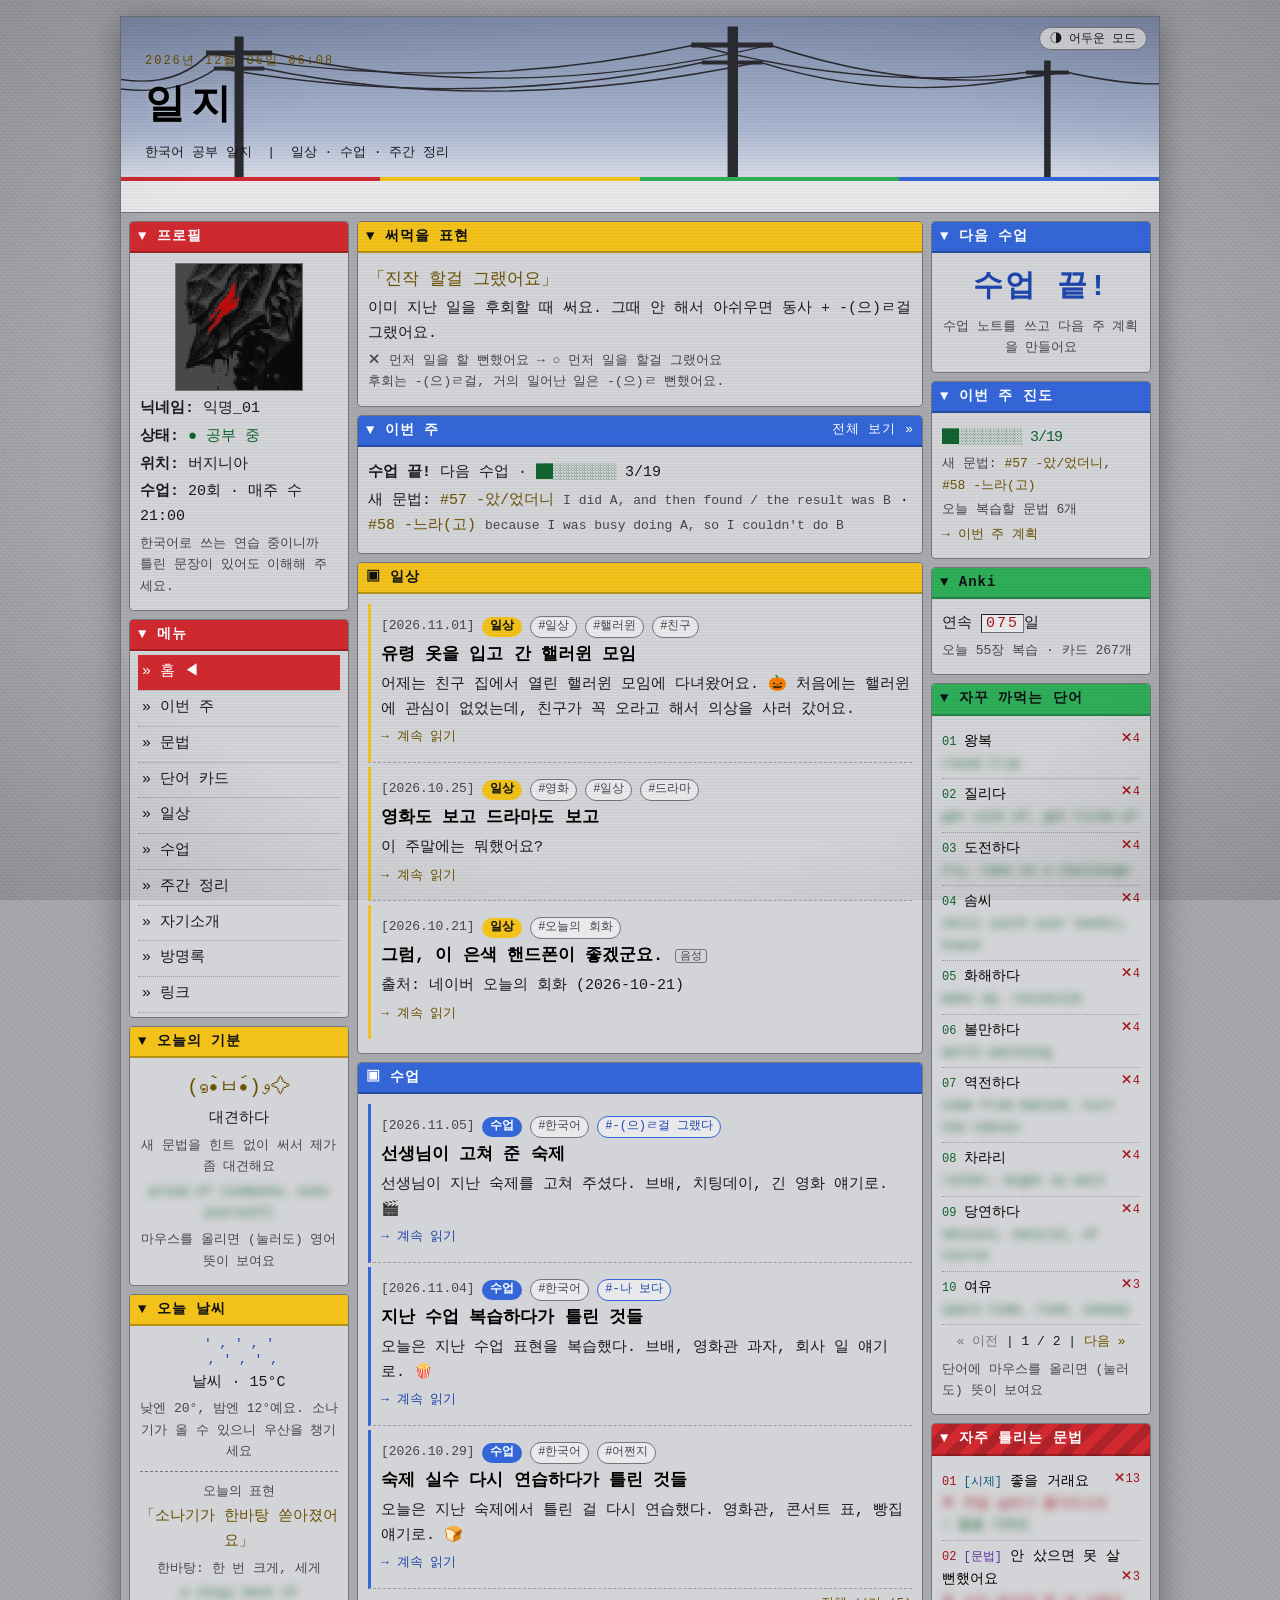
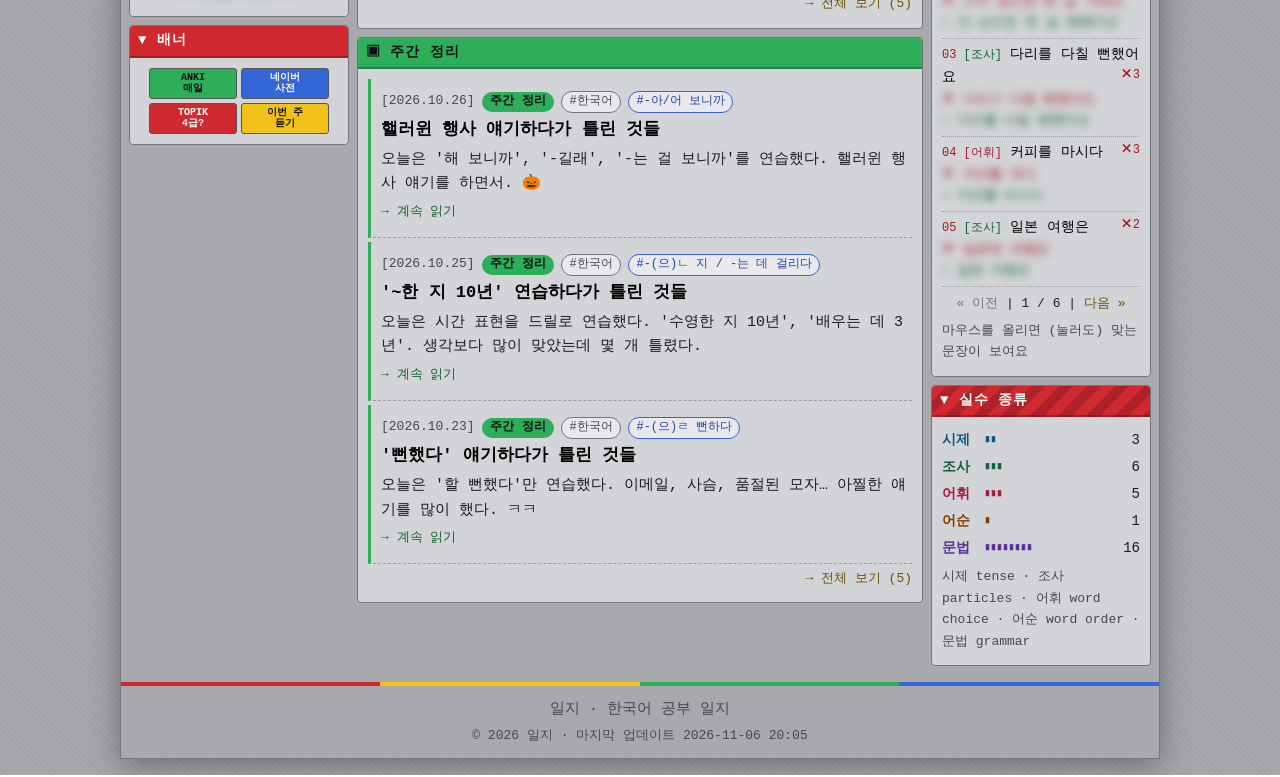
==== website/index.html @ a6bc834d "Updated website color scheme" ====
<!DOCTYPE html>
<html lang="ko">
<head>
  <meta charset="UTF-8">
  <meta name="viewport" content="width=device-width, initial-scale=1.0">
  <title>일지 :: 한국어 공부 일지</title>
  <link rel="stylesheet" href="style.css">
  <script>
    // 회색 모드: 저장된 선택 → 없으면 시스템 설정 (밝게 = 회색)
    try {
      var t = localStorage.getItem("theme");
      if (!t && window.matchMedia && matchMedia("(prefers-color-scheme: light)").matches) t = "grey";
      if (t === "grey") document.documentElement.setAttribute("data-theme", "grey");
    } catch (e) {}
  </script>
</head>
<body>

  <!-- CRT 느낌 (아주 옅게) -->
  <div class="scanlines"></div>
  <div class="vignette"></div>

  <div id="wrap">

    <!-- 헤더 -->
    <header id="header">
      <svg class="wires" viewBox="0 0 800 160" preserveAspectRatio="none" aria-hidden="true">
        <defs>
          <linearGradient id="sky" x1="0" y1="0" x2="0" y2="1">
            <stop offset="0%" class="sky1"/>
            <stop offset="70%" class="sky2"/>
            <stop offset="100%" class="sky3"/>
          </linearGradient>
        </defs>
        <rect width="800" height="160" fill="url(#sky)"/>
        <!-- 전봇대 -->
        <g class="wire-ink">
          <rect x="88" y="20" width="6" height="140"/>
          <rect x="66" y="34" width="50" height="4"/>
          <rect x="72" y="50" width="38" height="3"/>
          <rect x="468" y="10" width="7" height="150"/>
          <rect x="440" y="26" width="62" height="4"/>
          <rect x="448" y="44" width="46" height="3"/>
          <rect x="712" y="44" width="4" height="116"/>
          <rect x="698" y="54" width="32" height="3"/>
        </g>
        <!-- 전선 -->
        <g class="wire-ink" stroke-width="1.4" style="fill:none">
          <path d="M-10 60 Q 40 75 68 36"/>
          <path d="M-10 70 Q 40 82 74 51"/>
          <path d="M68 36 Q 260 80 442 28"/>
          <path d="M114 36 Q 300 90 500 28"/>
          <path d="M74 51 Q 270 95 450 45"/>
          <path d="M108 51 Q 290 100 492 45"/>
          <path d="M442 28 Q 580 75 700 55"/>
          <path d="M500 28 Q 620 80 728 55"/>
          <path d="M492 45 Q 600 90 714 56"/>
          <path d="M728 55 Q 780 70 810 66"/>
        </g>
      </svg>

      <div class="header-text">
        <p class="present"><span id="clock">----년 --월 --일 --:--</span></p>
        <h1 class="glitch" data-text="일지">일지</h1>
        <p class="sub">한국어 공부 일지 &nbsp;|&nbsp; 일상 · 수업 · 주간 정리</p>
      </div>
      <button class="theme-toggle" id="theme-toggle" type="button">◐ 회색 모드</button>
    </header>
    <div class="stripe4"></div>

    <!-- 흐르는 글자: 오늘 고정한 단어 (마우스를 올리면 멈춘다) -->
    <div class="ticker" id="ticker"><div class="ticker-inner" id="ticker-inner"></div></div>

    <div id="layout">

      <!-- 왼쪽 -->
      <aside class="col side left">
        <div class="box profile-box ac-red">
          <div class="box-title">▼ 프로필</div>
          <div class="box-body profile">
            <img class="pfp" src="media/pfp/pfp-pixel.png" alt="프로필 사진" width="128" height="128">
            <p><b>닉네임:</b> 익명_01</p>
            <p><b>상태:</b> <span class="online">● 공부 중</span></p>
            <p><b>위치:</b> 버지니아</p>
            <p><b>수업:</b> <span id="lesson-count">-</span>회 · 매주 수 21:00</p>
            <p class="small">한국어로 쓰는 연습 중이니까 틀린 문장이 있어도 이해해 주세요.</p>
          </div>
        </div>

        <div class="box menu-box ac-red">
          <div class="box-title">▼ 메뉴</div>
          <ul class="box-body menu" id="menu">
            <li><a href="#/">» 홈</a></li>
            <li><a href="#/week">» 이번 주</a></li>
            <li><a href="#/grammar">» 문법</a></li>
            <li><a href="#/cards">» 단어 카드</a></li>
            <li><a href="#/category/daily">» 일상</a></li>
            <li><a href="#/category/lesson">» 수업</a></li>
            <li><a href="#/category/weekly">» 주간 정리</a></li>
            <li><a href="#/about">» 자기소개</a></li>
            <li><a href="#/guestbook">» 방명록</a></li>
            <li><a href="#/links">» 링크</a></li>
          </ul>
        </div>

        <div class="box ac-yellow">
          <div class="box-title">▼ 오늘의 기분</div>
          <div class="box-body mood">
            <p class="face" id="mood-face"></p>
            <div class="hint">
              <p id="mood-word"></p>
              <p class="small" id="mood-sentence"></p>
              <p class="meaning" id="mood-meaning"></p>
            </div>
            <p class="small hover-tip">마우스를 올리면 (눌러도) 영어 뜻이 보여요</p>
          </div>
        </div>

        <div class="box ac-yellow">
          <div class="box-title">▼ 오늘 날씨</div>
          <div class="box-body tonight">
            <pre class="rain" id="weather-art"></pre>
            <p id="weather-label"></p>
            <p class="small" id="weather-tip"></p>
            <div class="weather-phrase hint">
              <p class="small">오늘의 표현</p>
              <p class="phrase" id="weather-phrase"></p>
              <p class="small" id="weather-note"></p>
              <p class="meaning" id="weather-meaning"></p>
            </div>
          </div>
        </div>

        <div class="box ac-red">
          <div class="box-title">▼ 배너</div>
          <div class="box-body buttons">
            <a class="btn88 b1" href="https://apps.ankiweb.net" target="_blank" rel="noopener">ANKI<br>매일</a>
            <a class="btn88 b2" href="https://korean.dict.naver.com" target="_blank" rel="noopener">네이버<br>사전</a>
            <a class="btn88 b3" href="https://www.topik.go.kr" target="_blank" rel="noopener">TOPIK<br>4급?</a>
            <a class="btn88 b4" id="banner-clip" href="#/week">이번 주<br>듣기</a>
          </div>
        </div>
      </aside>

      <!-- 가운데 본문 -->
      <main class="col main" id="content">
        <p class="loading">불러오는 중...</p>
      </main>

      <!-- 오른쪽 -->
      <aside class="col side right">
        <div class="box ac-blue">
          <div class="box-title">▼ 다음 수업</div>
          <div class="box-body countdown">
            <p class="dday" id="dday">D-?</p>
            <p class="small" id="dday-when"></p>
          </div>
        </div>

        <div class="box ac-blue">
          <div class="box-title">▼ 이번 주 진도</div>
          <div class="box-body">
            <p class="bar" id="week-bar"></p>
            <p class="small" id="week-new"></p>
            <p class="small" id="week-due"></p>
            <p class="small"><a href="#/week">→ 이번 주 계획</a></p>
          </div>
        </div>

        <div class="box ac-green">
          <div class="box-title">▼ Anki</div>
          <div class="box-body">
            <p>연속 <span class="digits" id="anki-streak">000</span>일</p>
            <p class="small" id="anki-today"></p>
          </div>
        </div>

        <div class="box ac-green">
          <div class="box-title">▼ 자꾸 까먹는 단어</div>
          <div class="box-body">
            <ol id="forgot-list" class="rank-list"></ol>
            <p id="forgot-nav" class="month-nav"></p>
            <p class="small hover-tip">단어에 마우스를 올리면 (눌러도) 뜻이 보여요</p>
          </div>
        </div>

        <div class="box ac-mistake">
          <div class="box-title">▼ 자주 틀리는 문법</div>
          <div class="box-body">
            <ol id="grammar-list" class="rank-list"></ol>
            <p id="grammar-nav" class="month-nav"></p>
            <p class="small hover-tip">마우스를 올리면 (눌러도) 맞는 문장이 보여요</p>
          </div>
        </div>

        <div class="box ac-mistake">
          <div class="box-title">▼ 실수 종류</div>
          <div class="box-body">
            <ul class="type-list" id="type-list"></ul>
            <p class="small" id="type-note"></p>
          </div>
        </div>
      </aside>
    </div>

    <div class="stripe4"></div>
    <footer id="footer">
      <p>일지 · 한국어 공부 일지</p>
      <p class="small">© 2026 일지 · 마지막 업데이트 <span id="generated"></span></p>
    </footer>
  </div>

  <!-- ===== 고정 페이지 (HTML로 직접 수정) ===== -->
  <template id="page-about">
    <div class="box ac-red">
      <div class="box-title">▣ 자기소개</div>
      <div class="box-body page">
        <p>안녕하세요! 저는 프로그래머이고 한국어를 공부하고 있어요.</p>
        <p>매주 수요일 밤에 선생님하고 수업을 하고, 매일 Anki로 단어를 외워요. 이 블로그에는 공부한 것과 매일의 생활을 한국어로 써요.</p>
        <h4>좋아하는 것</h4>
        <ul>
          <li>오래된 컴퓨터와 CRT 모니터</li>
          <li>비 오는 밤</li>
          <li>드라마 정주행하기</li>
        </ul>
      </div>
    </div>
  </template>

  <template id="page-links">
    <div class="box ac-red">
      <div class="box-title">▣ 링크</div>
      <div class="box-body page">
        <p>제가 자주 가는 사이트들이에요.</p>
        <ul>
          <li><a href="https://korean.dict.naver.com" target="_blank" rel="noopener">네이버 국어사전</a></li>
          <li><a href="https://www.howtostudykorean.com" target="_blank" rel="noopener">How to Study Korean</a></li>
          <li><a href="https://apps.ankiweb.net" target="_blank" rel="noopener">Anki</a></li>
          <li><a href="https://www.topik.go.kr" target="_blank" rel="noopener">TOPIK</a></li>
          <li><a href="https://neocities.org" target="_blank" rel="noopener">네오시티즈</a> — 개인 홈페이지 모음</li>
        </ul>
      </div>
    </div>
  </template>

  <script src="data/study.js"></script>
  <script src="data/today.js"></script>
  <script src="script.js"></script>
  <script src="posts/list.js"></script>
  <script src="blog.js"></script>
</body>
</html>
---- website/style.css ----
/* ===== 색 (N64 콘솔 테마) =====
   기본 = 차콜 (어두운 콘솔), [data-theme="grey"] = 회색 모드 (밝은 회색 플라스틱).
   버튼 색: A 파랑 = 수업·계획 · B 초록 = Anki·단어 · C 노랑 = 오늘·일상 · Start 빨강 = 나·실수
   Funtastic 색은 실수 종류에만 써요. */
:root {
  --bg: #1e1f22;
  --bg-stripe: #222327;
  --panel: #2a2b30;
  --deep: #141518;          /* 안쪽이 들어간 곳: 카운터, 카드, 입력칸 */
  --line: #4a4c53;
  --line-soft: #3c3e44;     /* 점선 */
  --text: #ecebe6;
  --dim: #a9aab0;
  --strong: #ffffff;
  --row: rgba(52, 102, 216, 0.18);   /* 오늘 / 선택된 줄 */

  /* 컨트롤러 버튼 (채우기) */
  --red: #d02a30;
  --blue: #3466d8;
  --green: #2fae5a;
  --yellow: #f2c21b;
  --plastic: #5b5d64;       /* 기본 회색 버튼 */
  /* 글자로 쓸 때 (배경 위에서 잘 보이게) */
  --red-text: #ff7a7e;
  --blue-text: #8fb0ff;
  --green-text: #5fd98a;
  --yellow-text: #f2c21b;

  /* Funtastic (실수 종류) */
  --ice: #6cc6ee;
  --jungle: #3fbf86;
  --melon: #f2678a;
  --fire: #ff9440;
  --grape: #b48cf0;

  --scan: 0.05;
  --font-ko: "Nanum Gothic Coding", "D2Coding", "Malgun Gothic", "Gulim", "Noto Sans KR", monospace;
  color-scheme: dark;
}

:root[data-theme="grey"] {
  --bg: #a8a9ad;
  --bg-stripe: #a2a3a7;
  --panel: #d3d4d7;
  --deep: #e9e9eb;
  --line: #74767c;
  --line-soft: #9a9ca1;
  --text: #1a1b1e;
  --dim: #45474d;
  --strong: #000000;
  --row: rgba(52, 102, 216, 0.16);

  --plastic: #6b6d74;
  --red-text: #a3161c;
  --blue-text: #1c45ad;
  --green-text: #11632f;
  --yellow-text: #6b5000;

  --ice: #08597e;
  --jungle: #0e5f3b;
  --melon: #a8193f;
  --fire: #8a3b00;
  --grape: #5b2ea0;

  --scan: 0.035;
  color-scheme: light;
}

/* 버튼 색 묶음: 패널 · 카테고리 · 글 */
.box, .post { --accent: var(--plastic); --on-accent: #fff; --accent-text: var(--text); }
.ac-red     { --accent: var(--red);    --on-accent: #fff;    --accent-text: var(--red-text); }
.ac-blue    { --accent: var(--blue);   --on-accent: #fff;    --accent-text: var(--blue-text); }
.ac-green   { --accent: var(--green);  --on-accent: #101114; --accent-text: var(--green-text); }
.ac-yellow  { --accent: var(--yellow); --on-accent: #101114; --accent-text: var(--yellow-text); }
.ac-mistake { --accent: var(--red);    --on-accent: #fff;    --accent-text: var(--red-text); }

* { box-sizing: border-box; }

body {
  margin: 0;
  background: repeating-linear-gradient(45deg, var(--bg-stripe) 0 2px, var(--bg) 2px 4px);
  color: var(--text);
  font-family: var(--font-ko);
  font-size: 15px;
  line-height: 1.65;
}

a { color: var(--yellow-text); text-decoration: none; }
a:hover, a:focus-visible { color: #101114; background: var(--yellow); }
a:focus-visible, button:focus-visible { outline: 1px dashed var(--blue-text); outline-offset: 2px; }

.small { font-size: 13px; color: var(--dim); }

/* ===== CRT 느낌 (아주 옅게, 깜빡임 없음) ===== */
.scanlines {
  pointer-events: none;
  position: fixed; inset: 0;
  background: repeating-linear-gradient(to bottom, rgba(0,0,0,0) 0 2px, rgba(0,0,0,var(--scan)) 2px 3px);
  z-index: 50;
}
.vignette {
  pointer-events: none;
  position: fixed; inset: 0;
  background: radial-gradient(ellipse at center, rgba(0,0,0,0) 65%, rgba(0,0,0,0.3) 100%);
  z-index: 51;
}
:root[data-theme="grey"] .vignette { opacity: 0.4; }

/* ===== 레이아웃 ===== */
#wrap {
  width: 1040px;
  max-width: 100%;
  margin: 16px auto;
  border: 1px solid var(--line);
  background: var(--bg);
  box-shadow: 0 6px 30px rgba(0, 0, 0, 0.35);
}

#layout {
  display: grid;
  grid-template-columns: 220px minmax(0, 1fr) 220px;
  gap: 8px;
  padding: 8px;
}

/* 네 가지 버튼 색 줄 (헤더 · 푸터) */
.stripe4 {
  height: 4px;
  background: linear-gradient(to right,
    var(--red) 0 25%, var(--yellow) 25% 50%, var(--green) 50% 75%, var(--blue) 75% 100%);
}

/* ===== 헤더 ===== */
#header {
  position: relative;
  height: 160px;
  overflow: hidden;
  cursor: crosshair;
}
.wires { position: absolute; inset: 0; width: 100%; height: 100%; }
.sky1 { stop-color: #121318; }
.sky2 { stop-color: #1d2a52; }
.sky3 { stop-color: #2c4590; }
.wire-ink { fill: #000; stroke: #000; }
:root[data-theme="grey"] .sky1 { stop-color: #7d8aa8; }
:root[data-theme="grey"] .sky2 { stop-color: #aab6d0; }
:root[data-theme="grey"] .sky3 { stop-color: #d6dbe6; }
:root[data-theme="grey"] .wire-ink { fill: #2a2b30; stroke: #2a2b30; }

.header-text { position: absolute; left: 24px; bottom: 14px; }
.present { margin: 0; font-size: 12px; letter-spacing: 2px; color: var(--yellow-text); }
.sub { margin: 0; font-size: 13px; color: var(--text); }

h1.glitch {
  position: relative;
  margin: 2px 0;
  font-size: 40px;
  letter-spacing: 6px;
  color: var(--strong);
  text-shadow: 0 0 8px rgba(255,255,255,0.25);
}
h1.glitch::before,
h1.glitch::after {
  content: attr(data-text);
  position: absolute; left: 0; top: 0;
  width: 100%;
  overflow: hidden;
  opacity: 0;
}
h1.glitch::before { color: var(--blue); }
h1.glitch::after { color: var(--yellow); }
h1.glitch.active::before { opacity: 0.85; transform: translate(-3px, 1px); clip-path: inset(10% 0 55% 0); }
h1.glitch.active::after { opacity: 0.85; transform: translate(3px, -1px); clip-path: inset(60% 0 5% 0); }

/* 회색 모드 스위치 */
.theme-toggle {
  position: absolute; right: 12px; top: 10px;
  font-family: var(--font-ko);
  font-size: 12px;
  padding: 2px 10px;
  border-radius: 999px;
  border: 1px solid var(--line);
  background: var(--panel);
  color: var(--text);
  cursor: pointer;
}
.theme-toggle:hover { background: var(--yellow); color: #101114; }

/* ===== 흐르는 글자 (천천히, 마우스를 올리면 멈춤) ===== */
.ticker {
  overflow: hidden;
  white-space: nowrap;
  background: var(--deep);
  border-bottom: 1px solid var(--line);
  color: var(--yellow-text);
  font-size: 14px;
  padding: 4px 0;
}
.ticker-inner {
  display: inline-block;
  padding-left: 100%;
  animation: ticker 60s linear infinite;
}
.ticker:hover .ticker-inner { animation-play-state: paused; }
.ticker a { color: var(--strong); }
@keyframes ticker { to { transform: translateX(-100%); } }
.ticker.static { white-space: normal; padding: 4px 8px; }
.ticker.static .ticker-inner { animation: none; padding-left: 0; }

/* ===== 박스 ===== */
.box {
  background: var(--panel);
  border: 1px solid var(--line);
  border-radius: 4px;
  overflow: hidden;
  margin-bottom: 8px;
}
.box-title {
  background: var(--accent);
  color: var(--on-accent);
  font-size: 14px;
  font-weight: bold;
  padding: 3px 8px;
  letter-spacing: 1px;
  border-bottom: 2px solid rgba(0, 0, 0, 0.25);
}
.ac-mistake .box-title {
  background: repeating-linear-gradient(135deg, var(--red) 0 10px, #b0222a 10px 20px);
}
.box-title .title-link { float: right; font-weight: normal; font-size: 13px; color: var(--on-accent); }
.box-title .title-link:hover { background: rgba(0, 0, 0, 0.25); }
.box-body { padding: 10px; }
.box-body p { margin: 3px 0; }

/* 프로필 */
.pfp {
  display: block;
  width: 128px; height: 128px;
  margin: 0 auto 6px;
  border: 1px solid var(--line);
  image-rendering: pixelated;
}
.online { color: var(--green-text); }

/* 메뉴 */
.menu { list-style: none; margin: 0; padding: 4px 8px; }
.menu li { border-bottom: 1px dotted var(--line-soft); }
.menu li a { display: block; padding: 5px 4px; color: var(--text); }
.menu li a:hover { color: #101114; }
.menu a.active { background: var(--red); color: #fff; }
.menu a.active::after { content: " ◀"; }

/* 카운터 */
.digits {
  font-family: "Courier New", monospace;
  background: var(--deep);
  color: var(--red-text);
  border: 1px inset var(--line);
  padding: 0 4px;
  letter-spacing: 2px;
}

/* 88x31 배너 (진짜 링크) */
.buttons { display: flex; flex-wrap: wrap; gap: 4px; justify-content: center; }
.btn88 {
  width: 88px; height: 31px;
  display: flex; align-items: center; justify-content: center;
  text-align: center;
  font-size: 10px; line-height: 1.1; font-weight: bold;
  border: 1px solid #555;
  border-radius: 3px;
}
.btn88:hover { outline: 2px solid var(--strong); }
.b1, .b1:hover { background: var(--green); color: #101114; }
.b2, .b2:hover { background: var(--blue); color: #fff; }
.b3, .b3:hover { background: var(--red); color: #fff; }
.b4, .b4:hover { background: var(--yellow); color: #101114; }

/* ===== 푸터 ===== */
#footer {
  text-align: center;
  padding: 10px;
  color: var(--dim);
}
#footer p { margin: 2px 0; }

/* ===== 눌러서 / 마우스를 올려서 보기 ===== */
.hint, .rank-list li { cursor: help; }
.rank-list .meaning, .hint .meaning {
  display: block;
  color: var(--green-text);
  font-size: 13px;
  filter: blur(4px);
  transition: filter 0.2s;
}
.rank-list li:hover .meaning, .hint:hover .meaning,
.rank-list li.open .meaning, .hint.open .meaning { filter: none; }
.hover-tip { margin-top: 6px !important; }

/* ===== 왼쪽 ===== */
.mood, .tonight { text-align: center; }
.face { font-size: 20px; color: var(--yellow-text); }
.rain { margin: 0; color: var(--blue-text); font-size: 13px; line-height: 1.2; }
.weather-phrase { margin-top: 8px; padding-top: 6px; border-top: 1px dashed var(--line); }
.weather-phrase .phrase { color: var(--yellow-text); }

/* ===== 오른쪽 ===== */
.countdown { text-align: center; }
.dday {
  font-family: "Courier New", monospace;
  font-size: 30px;
  font-weight: bold;
  color: var(--blue-text);
  letter-spacing: 2px;
}
.countdown .dday { margin: 0 !important; }
.bar { font-family: "Courier New", monospace; color: var(--green-text); letter-spacing: -1px; white-space: nowrap; }

/* 자꾸 까먹는 단어 · 자주 틀리는 문법 */
.rank-list { margin: 0 0 4px; padding: 0; list-style: none; counter-reset: rank; }
.rank-list li {
  counter-increment: rank;
  padding: 4px 0;
  border-bottom: 1px dotted var(--line-soft);
  font-size: 14px;
}
.rank-list li::before { content: counter(rank, decimal-leading-zero) " "; color: var(--accent-text); font-size: 12px; }
.rank-list .word { color: var(--strong); }
.rank-list .type { color: var(--dim); font-size: 12px; }
.rank-list .misses { float: right; color: var(--red-text); font-size: 12px; }
.rank-list .wrong { color: var(--red-text); }
.month-nav { text-align: center; font-size: 13px; margin-top: 6px !important; }
.month-nav a.off { color: var(--line); pointer-events: none; }

/* 실수 종류: Funtastic 색 */
[data-type="시제"] { --t: var(--ice); }
[data-type="조사"] { --t: var(--jungle); }
[data-type="어휘"] { --t: var(--melon); }
[data-type="어순"] { --t: var(--fire); }
[data-type="문법"] { --t: var(--grape); }
.rank-list .type[data-type] { color: var(--t); }

.type-list { list-style: none; margin: 0 0 4px; padding: 0; }
.type-list li { display: flex; align-items: center; gap: 6px; font-size: 14px; padding: 2px 0; }
.type-list .tname { width: 2.6em; color: var(--t, var(--strong)); font-weight: bold; }
.type-list .tbar { flex: 1; color: var(--t, var(--red-text)); letter-spacing: -1px; overflow: hidden; }
.type-list .tnum { width: 2em; text-align: right; }
.type-list .down { color: var(--green-text); font-size: 12px; }
.type-list .up { color: var(--red-text); font-size: 12px; }

/* ===== 블로그 ===== */
.loading { color: var(--green-text); padding: 8px; }

.notice .phrase { color: var(--yellow-text); font-size: 17px; }

.week-mini p { margin: 4px 0; }

.post {
  padding: 8px 0 12px 10px;
  border-bottom: 1px dashed var(--line-soft);
  border-left: 3px solid var(--accent);
  margin-bottom: 4px;
}
.post:last-child { border-bottom: none; }
.post h3 { margin: 2px 0 4px; font-size: 17px; }
.post h3 a { color: var(--strong); }
.post h3 a:hover { color: #101114; }
.meta { font-size: 13px; color: var(--dim); }
.meta a { color: var(--dim); }
.more { font-size: 13px; color: var(--accent-text); }

/* 카테고리 = 둥근 버튼, 태그 = 회색 버튼 */
.meta a.cat, .cat {
  display: inline-block;
  padding: 0 8px;
  border-radius: 999px;
  background: var(--accent);
  color: var(--on-accent);
  font-weight: bold;
  font-size: 12px;
}
.meta a.cat:hover { filter: brightness(1.12); background: var(--accent); color: var(--on-accent); }
.meta a.tag, .tag {
  display: inline-block;
  padding: 0 7px;
  border-radius: 999px;
  border: 1px solid var(--line);
  background: var(--deep);
  color: var(--dim);
  font-size: 12px;
}
.meta a.tag.grammar, .tag.grammar { color: var(--blue-text); border-color: var(--blue); }
.meta a.tag:hover { background: var(--accent); border-color: var(--accent); color: var(--on-accent); }

.badge {
  font-size: 11px;
  font-weight: normal;
  vertical-align: middle;
  border: 1px solid var(--line);
  border-radius: 3px;
  color: var(--dim);
  padding: 0 4px;
  margin-left: 2px;
}

.post .cover {
  float: right;
  width: 96px; height: 72px;
  object-fit: cover;
  margin: 4px 0 4px 8px;
  border: 1px solid var(--line);
  image-rendering: pixelated;
}
.post::after { content: ""; display: block; clear: both; }

.all { text-align: right; font-size: 13px; margin-top: 4px !important; }

/* 글 본문 */
.post-full h2 { margin: 4px 0 12px; font-size: 22px; color: var(--strong); border-bottom: 1px dashed var(--line); padding-bottom: 6px; }
.post-content { font-size: 16px; line-height: 1.85; }
.post-content p { margin: 0 0 12px; }
.post-content h4 { color: var(--accent-text); margin: 18px 0 6px; font-size: 17px; }
.post-content h4::before { content: "■ "; color: var(--accent); }
.post-content blockquote {
  margin: 12px 0;
  padding: 6px 12px;
  border-left: 3px solid var(--accent);
  background: var(--deep);
  color: var(--text);
}
.post-content figure { margin: 14px 0; text-align: center; }
.post-content figure img,
.post-content figure video { max-width: 100%; border: 1px solid var(--line); background: #000; }
.post-content figure audio { width: 100%; max-width: 420px; }
.post-content figure a:hover { background: none; }
.post-content figcaption { font-size: 13px; color: var(--dim); margin-top: 4px; }
.post-content figcaption::before { content: "▲ "; }

.yt { position: relative; padding-top: 56.25%; border: 1px solid var(--line); }
.yt iframe { position: absolute; inset: 0; width: 100%; height: 100%; border: 0; }

.gallery { display: grid; grid-template-columns: repeat(auto-fill, minmax(120px, 1fr)); gap: 4px; }
.gallery img { width: 100%; aspect-ratio: 1; object-fit: cover; }

.post-nav {
  display: flex;
  justify-content: space-between;
  gap: 8px;
  margin-top: 16px;
  padding-top: 8px;
  border-top: 1px dashed var(--line);
  font-size: 14px;
}
.back { text-align: center; font-size: 14px; margin-top: 8px !important; }

/* 고정 페이지 */
.page h4 { color: var(--accent-text); margin: 14px 0 4px; }
.page ul, .page ol { margin: 4px 0; padding-left: 22px; }

/* ===== 이번 주 ===== */
.week-head { margin-bottom: 8px !important; }
.week-head .dday { font-size: 24px; margin-right: 6px; }
.sched { width: 100%; border-collapse: collapse; font-size: 14px; }
.sched th {
  width: 3.5em;
  padding: 6px 4px;
  vertical-align: top;
  text-align: center;
  color: var(--blue-text);
  border-bottom: 1px dotted var(--line-soft);
}
.sched td { padding: 6px 4px; border-bottom: 1px dotted var(--line-soft); }
.sched tr.today { background: var(--row); }
.sched tr.today th { color: var(--strong); }
.sched tr.today th::after { content: " ◀"; color: var(--yellow-text); }
.sched tr.optional { opacity: 0.7; }
.blk { display: block; }
.blk.done { color: var(--green-text); }
.blk.skip, .blk.note { color: var(--dim); }

/* ===== 문법: 레벨 = 체력 바 (빨강 → 초록) ===== */
.levels { border-collapse: collapse; margin-bottom: 6px; font-size: 14px; }
.levels th, .levels td { padding: 2px 8px 2px 0; text-align: left; font-weight: normal; }
.lv { font-family: "Courier New", monospace; letter-spacing: -1px; white-space: nowrap; }
.lv0 { color: var(--dim); }
.lv1 { color: var(--red-text); }
.lv2 { color: var(--fire); }
.lv3 { color: var(--yellow-text); }
.lv4 { color: var(--jungle); }
.lv5 { color: var(--green-text); }

.gtable { width: 100%; border-collapse: collapse; font-size: 14px; }
.gtable th { text-align: left; color: var(--blue-text); border-bottom: 1px solid var(--line); padding: 4px; }
.gtable td { padding: 4px; border-bottom: 1px dotted var(--line-soft); vertical-align: top; }
.gtable td:first-child { color: var(--dim); width: 2.5em; }
.gtable td:last-child { white-space: nowrap; }
.gtable tr.focus { background: var(--row); outline: 1px solid var(--blue); }
.due { color: var(--red-text); font-weight: bold; }

/* ===== 단어 카드 ===== */
.card {
  display: flex;
  flex-direction: column;
  align-items: center;
  justify-content: center;
  gap: 8px;
  width: 100%;
  min-height: 260px;
  margin: 6px 0;
  padding: 16px;
  font-family: var(--font-ko);
  font-size: 16px;
  color: var(--text);
  background: var(--deep);
  border: 2px solid var(--green);
  border-radius: 6px;
  cursor: pointer;
  touch-action: manipulation;
}
.card b { font-size: 30px; color: var(--strong); }
.card small { font-size: 14px; color: var(--dim); }
.card-meaning { font-size: 18px; color: var(--green-text); }
.card-grade { display: flex; gap: 8px; visibility: hidden; }
.card-grade.on { visibility: visible; }
.card-grade button,
.gb-form button {
  font-family: var(--font-ko);
  font-weight: bold;
  color: #fff;
  background: var(--plastic);
  border: 0;
  border-bottom: 3px solid rgba(0, 0, 0, 0.35);
  border-radius: 999px;
  cursor: pointer;
  touch-action: manipulation;
}
.card-grade button { flex: 1; min-height: 52px; font-size: 16px; }
#card-again { background: var(--red); }
#card-know { background: var(--blue); }
.card-grade button:active, .gb-form button:active { border-bottom-width: 1px; transform: translateY(2px); }

/* ===== 방명록 ===== */
.gb-form { display: flex; flex-direction: column; gap: 4px; margin-bottom: 12px; }
.gb-form input,
.gb-form textarea {
  font-family: var(--font-ko);
  font-size: 15px;
  background: var(--deep);
  color: var(--text);
  border: 1px inset var(--line);
  padding: 6px;
}
.gb-form input { width: 50%; }
.gb-form button { align-self: flex-end; font-size: 14px; padding: 4px 14px; background: var(--red); }
.gb-entry { border-bottom: 1px dotted var(--line-soft); padding: 6px 0; }

/* ===== 휴대폰 ===== */
@media (max-width: 860px) {
  #wrap { margin: 0; border-left: 0; border-right: 0; }
  #layout { grid-template-columns: 1fr; }
  #header { height: 130px; }
  h1.glitch { font-size: 32px; }
  .gb-form input { width: 100%; }
  .menu { display: flex; flex-wrap: wrap; gap: 0 4px; }
  .menu li { border: 0; }
  .menu li a { padding: 6px 6px; }
  .menu a.active::after { content: ""; }
}

/* 움직임 줄이기 */
@media (prefers-reduced-motion: reduce) {
  .ticker-inner { animation: none; padding-left: 0; }
  .rank-list .meaning, .hint .meaning { transition: none; }
}
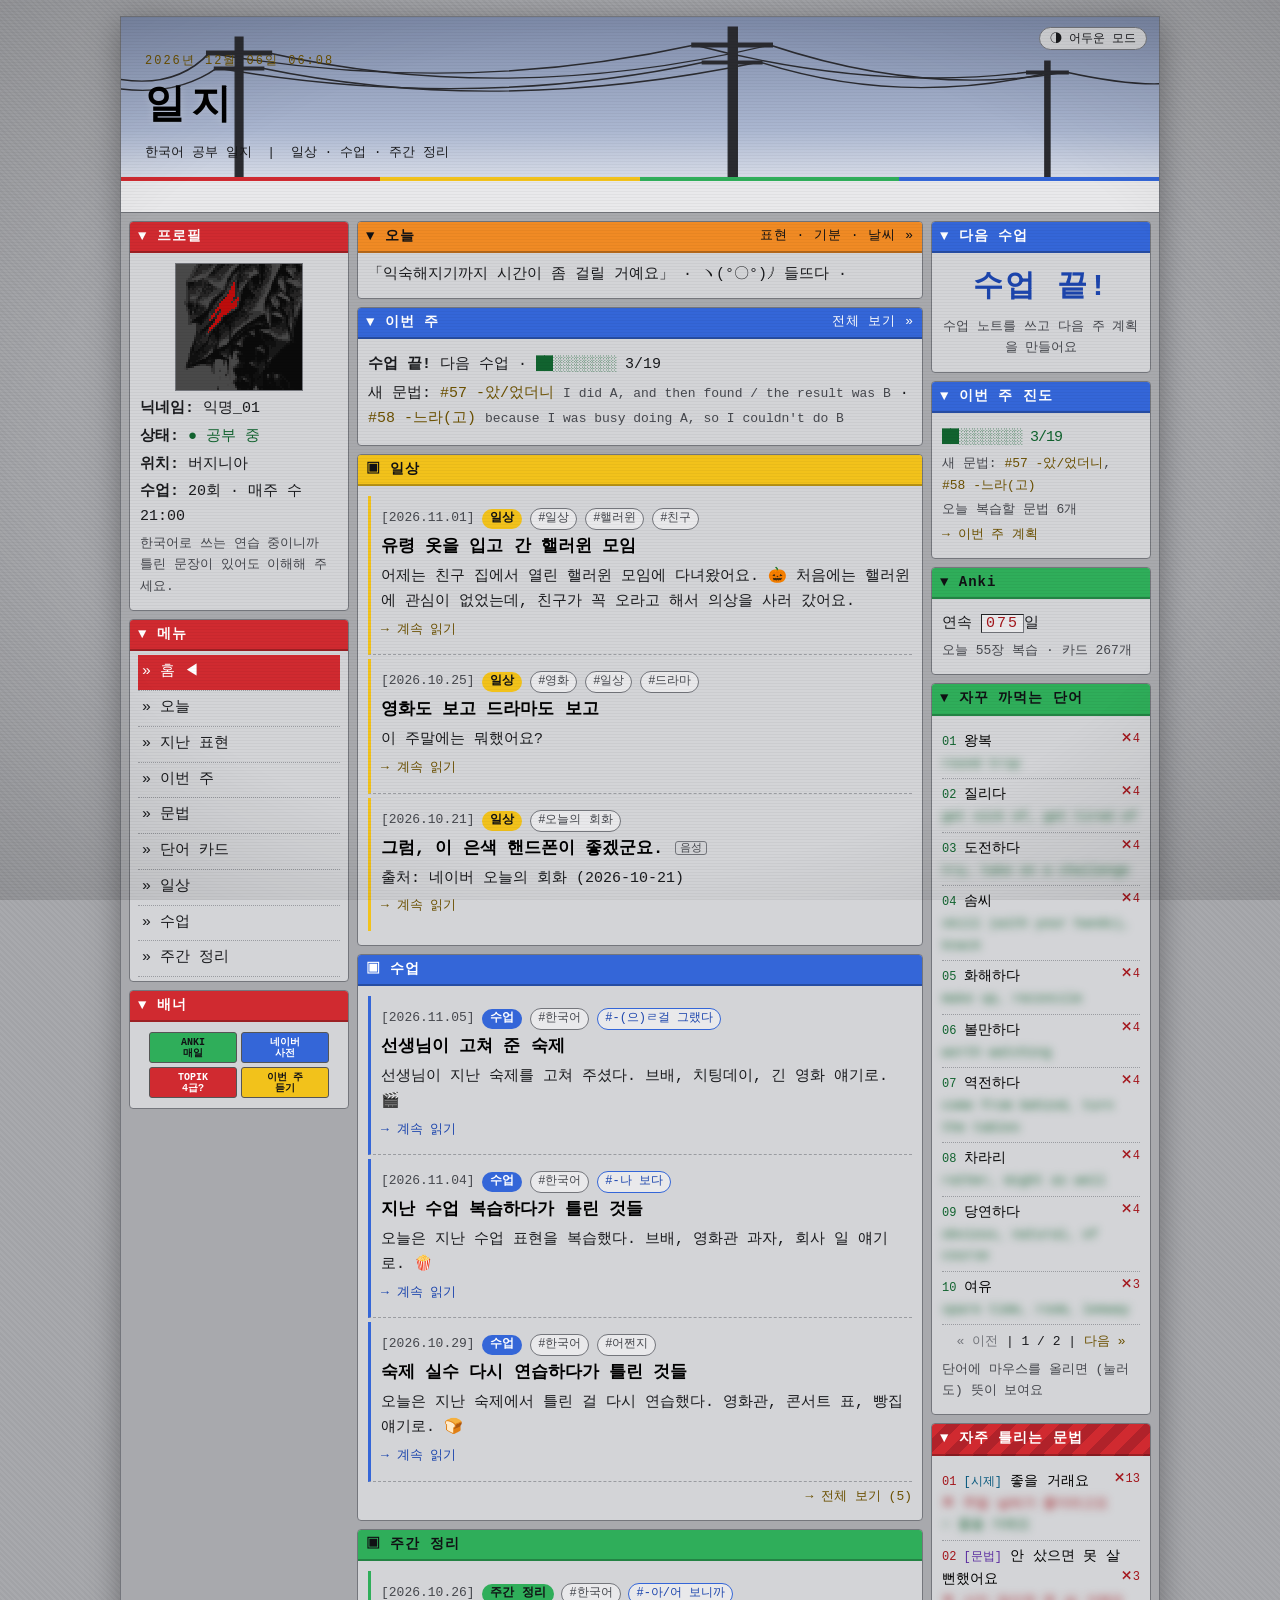
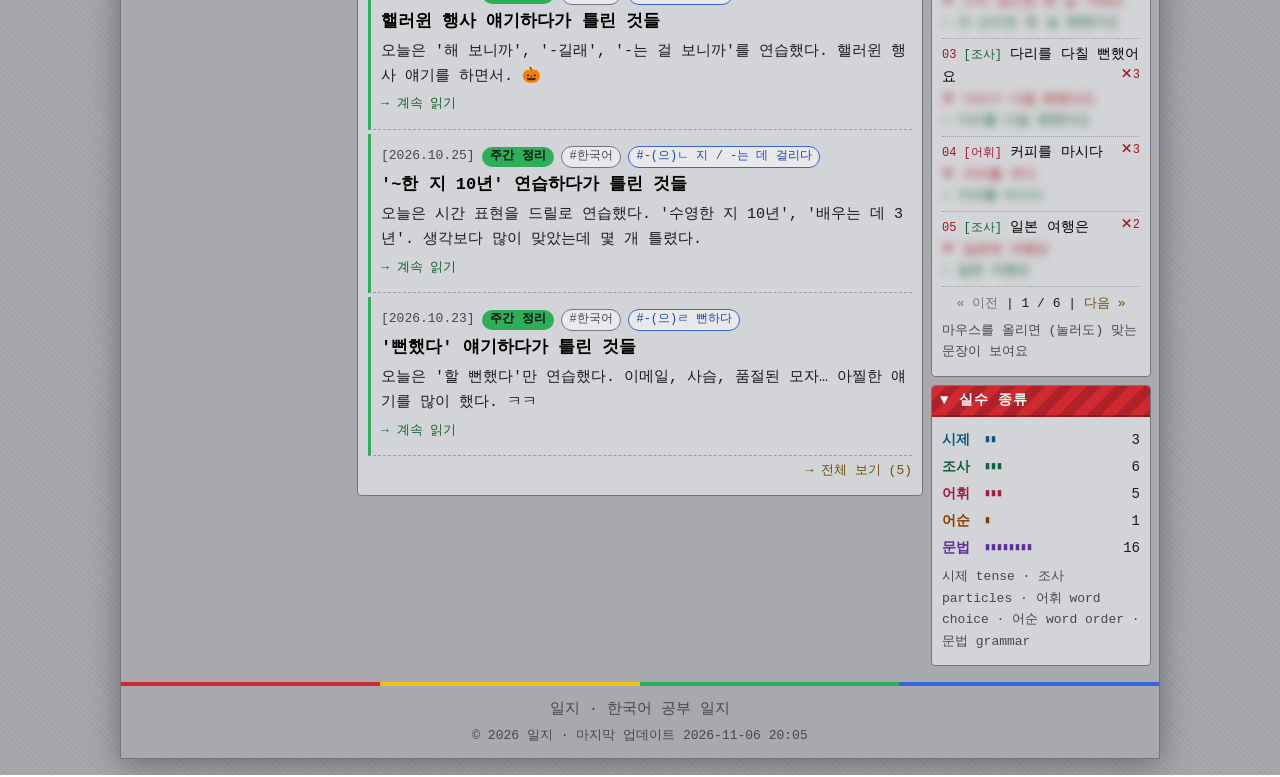
==== commit 326c6df3: "Updated Website" ====
--- a/website/index.html
+++ b/website/index.html
@@ -91,44 +91,15 @@
           <div class="box-title">▼ 메뉴</div>
           <ul class="box-body menu" id="menu">
             <li><a href="#/">» 홈</a></li>
+            <li><a href="#/today">» 오늘</a></li>
+            <li><a href="#/phrases">» 지난 표현</a></li>
             <li><a href="#/week">» 이번 주</a></li>
             <li><a href="#/grammar">» 문법</a></li>
             <li><a href="#/cards">» 단어 카드</a></li>
             <li><a href="#/category/daily">» 일상</a></li>
             <li><a href="#/category/lesson">» 수업</a></li>
             <li><a href="#/category/weekly">» 주간 정리</a></li>
-            <li><a href="#/about">» 자기소개</a></li>
-            <li><a href="#/guestbook">» 방명록</a></li>
-            <li><a href="#/links">» 링크</a></li>
           </ul>
-        </div>
-
-        <div class="box ac-yellow">
-          <div class="box-title">▼ 오늘의 기분</div>
-          <div class="box-body mood">
-            <p class="face" id="mood-face"></p>
-            <div class="hint">
-              <p id="mood-word"></p>
-              <p class="small" id="mood-sentence"></p>
-              <p class="meaning" id="mood-meaning"></p>
-            </div>
-            <p class="small hover-tip">마우스를 올리면 (눌러도) 영어 뜻이 보여요</p>
-          </div>
-        </div>
-
-        <div class="box ac-yellow">
-          <div class="box-title">▼ 오늘 날씨</div>
-          <div class="box-body tonight">
-            <pre class="rain" id="weather-art"></pre>
-            <p id="weather-label"></p>
-            <p class="small" id="weather-tip"></p>
-            <div class="weather-phrase hint">
-              <p class="small">오늘의 표현</p>
-              <p class="phrase" id="weather-phrase"></p>
-              <p class="small" id="weather-note"></p>
-              <p class="meaning" id="weather-meaning"></p>
-            </div>
-          </div>
         </div>
 
         <div class="box ac-red">
@@ -210,39 +181,6 @@
     </footer>
   </div>
 
-  <!-- ===== 고정 페이지 (HTML로 직접 수정) ===== -->
-  <template id="page-about">
-    <div class="box ac-red">
-      <div class="box-title">▣ 자기소개</div>
-      <div class="box-body page">
-        <p>안녕하세요! 저는 프로그래머이고 한국어를 공부하고 있어요.</p>
-        <p>매주 수요일 밤에 선생님하고 수업을 하고, 매일 Anki로 단어를 외워요. 이 블로그에는 공부한 것과 매일의 생활을 한국어로 써요.</p>
-        <h4>좋아하는 것</h4>
-        <ul>
-          <li>오래된 컴퓨터와 CRT 모니터</li>
-          <li>비 오는 밤</li>
-          <li>드라마 정주행하기</li>
-        </ul>
-      </div>
-    </div>
-  </template>
-
-  <template id="page-links">
-    <div class="box ac-red">
-      <div class="box-title">▣ 링크</div>
-      <div class="box-body page">
-        <p>제가 자주 가는 사이트들이에요.</p>
-        <ul>
-          <li><a href="https://korean.dict.naver.com" target="_blank" rel="noopener">네이버 국어사전</a></li>
-          <li><a href="https://www.howtostudykorean.com" target="_blank" rel="noopener">How to Study Korean</a></li>
-          <li><a href="https://apps.ankiweb.net" target="_blank" rel="noopener">Anki</a></li>
-          <li><a href="https://www.topik.go.kr" target="_blank" rel="noopener">TOPIK</a></li>
-          <li><a href="https://neocities.org" target="_blank" rel="noopener">네오시티즈</a> — 개인 홈페이지 모음</li>
-        </ul>
-      </div>
-    </div>
-  </template>
-
   <script src="data/study.js"></script>
   <script src="data/today.js"></script>
   <script src="script.js"></script>
--- a/website/style.css
+++ b/website/style.css
@@ -19,12 +19,14 @@
   --blue: #3466d8;
   --green: #2fae5a;
   --yellow: #f2c21b;
+  --orange: #f08a24;
   --plastic: #5b5d64;       /* 기본 회색 버튼 */
   /* 글자로 쓸 때 (배경 위에서 잘 보이게) */
   --red-text: #ff7a7e;
   --blue-text: #8fb0ff;
   --green-text: #5fd98a;
   --yellow-text: #f2c21b;
+  --orange-text: #ffa552;
 
   /* Funtastic (실수 종류) */
   --ice: #6cc6ee;
@@ -55,6 +57,7 @@
   --blue-text: #1c45ad;
   --green-text: #11632f;
   --yellow-text: #6b5000;
+  --orange-text: #8a3b00;
 
   --ice: #08597e;
   --jungle: #0e5f3b;
@@ -72,6 +75,7 @@
 .ac-blue    { --accent: var(--blue);   --on-accent: #fff;    --accent-text: var(--blue-text); }
 .ac-green   { --accent: var(--green);  --on-accent: #101114; --accent-text: var(--green-text); }
 .ac-yellow  { --accent: var(--yellow); --on-accent: #101114; --accent-text: var(--yellow-text); }
+.ac-orange  { --accent: var(--orange); --on-accent: #101114; --accent-text: var(--orange-text); }
 .ac-mistake { --accent: var(--red);    --on-accent: #fff;    --accent-text: var(--red-text); }
 
 * { box-sizing: border-box; }
@@ -298,11 +302,6 @@
 .hover-tip { margin-top: 6px !important; }
 
 /* ===== 왼쪽 ===== */
-.mood, .tonight { text-align: center; }
-.face { font-size: 20px; color: var(--yellow-text); }
-.rain { margin: 0; color: var(--blue-text); font-size: 13px; line-height: 1.2; }
-.weather-phrase { margin-top: 8px; padding-top: 6px; border-top: 1px dashed var(--line); }
-.weather-phrase .phrase { color: var(--yellow-text); }
 
 /* ===== 오른쪽 ===== */
 .countdown { text-align: center; }
@@ -351,7 +350,45 @@
 /* ===== 블로그 ===== */
 .loading { color: var(--green-text); padding: 8px; }
 
-.notice .phrase { color: var(--yellow-text); font-size: 17px; }
+.show-en .meaning { filter: none !important; }
+
+/* 오늘: 홈의 한 줄 + 오늘 페이지 (#/today) */
+a.today-link { display: block; color: var(--text); text-decoration: none; }
+a.today-link:hover { border-color: var(--orange); }
+a.today-link:hover .box-title { filter: brightness(1.08); }
+.today-peek { margin: 0 !important; white-space: nowrap; overflow: hidden; text-overflow: ellipsis; }
+.today-page h4 { margin: 16px 0 4px; font-size: 13px; color: var(--orange-text); letter-spacing: 1px; }
+.today-page h4::before { content: "■ "; color: var(--orange); }
+.today-page .box-body { padding: 14px 16px; }
+.big-phrase { font-size: 22px; color: var(--orange-text); margin: 4px 0 2px !important; }
+.big-phrase .meaning { font-size: 14px; margin-top: 2px; }
+.gram-chip { margin: 10px 0 0 !important; font-size: 14px; }
+.gram-chip span {
+  background: var(--orange); color: #101114; font-size: 12px; font-weight: bold;
+  padding: 1px 6px; border-radius: 3px; margin-right: 4px;
+}
+.today-phrase p { line-height: 1.6; }
+.today-phrase .en { display: block; color: var(--dim); font-size: 13px; line-height: 1.5; }
+.today-phrase .fix { font-family: var(--font-ko); }
+.today-pair { display: grid; grid-template-columns: 1fr 1fr; gap: 8px; }
+.today-pair .box { margin-bottom: 8px; }
+.today-center { text-align: center; }
+.today-center .face { font-size: 26px; margin: 4px 0 8px !important; }
+.mood-word { font-size: 18px; color: var(--strong); }
+.today-center p + p { margin-top: 8px !important; }
+.today-center .temp { font-size: 18px; color: var(--strong); }
+.today-sub { margin-top: 12px; padding-top: 10px; border-top: 1px dashed var(--line); }
+.today-sub .phrase { color: var(--orange-text); font-size: 16px; }
+.today-week td, .today-week th { padding: 5px 6px; }
+.today-week th { white-space: nowrap; width: 1%; }
+.today-stale { margin: 0 0 6px !important; }
+.today-foot { margin-top: 4px !important; }
+.en-toggle {
+  font-family: var(--font-ko); font-size: 12px; cursor: pointer; margin-right: 6px;
+  background: var(--deep); color: var(--text); border: 1px solid var(--line); padding: 2px 8px;
+}
+.face { font-size: 20px; color: var(--yellow-text); }
+.rain { margin: 0; color: var(--blue-text); font-size: 13px; line-height: 1.2; }
 
 .week-mini p { margin: 4px 0; }
 
@@ -522,8 +559,7 @@
 .card-meaning { font-size: 18px; color: var(--green-text); }
 .card-grade { display: flex; gap: 8px; visibility: hidden; }
 .card-grade.on { visibility: visible; }
-.card-grade button,
-.gb-form button {
+.card-grade button {
   font-family: var(--font-ko);
   font-weight: bold;
   color: #fff;
@@ -537,22 +573,26 @@
 .card-grade button { flex: 1; min-height: 52px; font-size: 16px; }
 #card-again { background: var(--red); }
 #card-know { background: var(--blue); }
-.card-grade button:active, .gb-form button:active { border-bottom-width: 1px; transform: translateY(2px); }
-
-/* ===== 방명록 ===== */
-.gb-form { display: flex; flex-direction: column; gap: 4px; margin-bottom: 12px; }
-.gb-form input,
-.gb-form textarea {
-  font-family: var(--font-ko);
-  font-size: 15px;
-  background: var(--deep);
-  color: var(--text);
-  border: 1px inset var(--line);
-  padding: 6px;
-}
-.gb-form input { width: 50%; }
-.gb-form button { align-self: flex-end; font-size: 14px; padding: 4px 14px; background: var(--red); }
-.gb-entry { border-bottom: 1px dotted var(--line-soft); padding: 6px 0; }
+.card-grade button:active { border-bottom-width: 1px; transform: translateY(2px); }
+
+/* ===== 오늘 써 봤어요 · 지난 표현 ===== */
+.used-box { margin-top: 18px; padding-top: 4px; border-top: 1px dashed var(--line); }
+.used-check { display: block; margin: 4px 0 6px; cursor: pointer; }
+.used-check input { accent-color: var(--orange); margin-right: 4px; }
+.used-box textarea, .copy-fallback {
+  width: 100%; font-family: var(--font-ko); font-size: 15px; resize: vertical;
+  background: var(--deep); color: var(--text); border: 1px inset var(--line); padding: 6px;
+}
+.used-mark { color: var(--green-text); font-weight: bold; text-align: center; }
+.today-copy { margin-top: 10px !important; }
+.today-phrase .example { color: var(--strong); }
+.past-item { border-bottom: 1px dotted var(--line-soft); padding: 6px 0; }
+.past-item summary { cursor: pointer; }
+.past-item summary::marker { color: var(--orange-text); }
+.past-date { color: var(--orange-text); margin-right: 4px; }
+.past-body { padding: 4px 0 8px 14px; }
+.past-body h4 { margin-top: 10px; }
+.older { margin: 4px 0; padding-left: 18px; }
 
 /* ===== 휴대폰 ===== */
 @media (max-width: 860px) {
@@ -560,11 +600,11 @@
   #layout { grid-template-columns: 1fr; }
   #header { height: 130px; }
   h1.glitch { font-size: 32px; }
-  .gb-form input { width: 100%; }
   .menu { display: flex; flex-wrap: wrap; gap: 0 4px; }
   .menu li { border: 0; }
   .menu li a { padding: 6px 6px; }
   .menu a.active::after { content: ""; }
+  .today-pair { grid-template-columns: 1fr; }
 }
 
 /* 움직임 줄이기 */
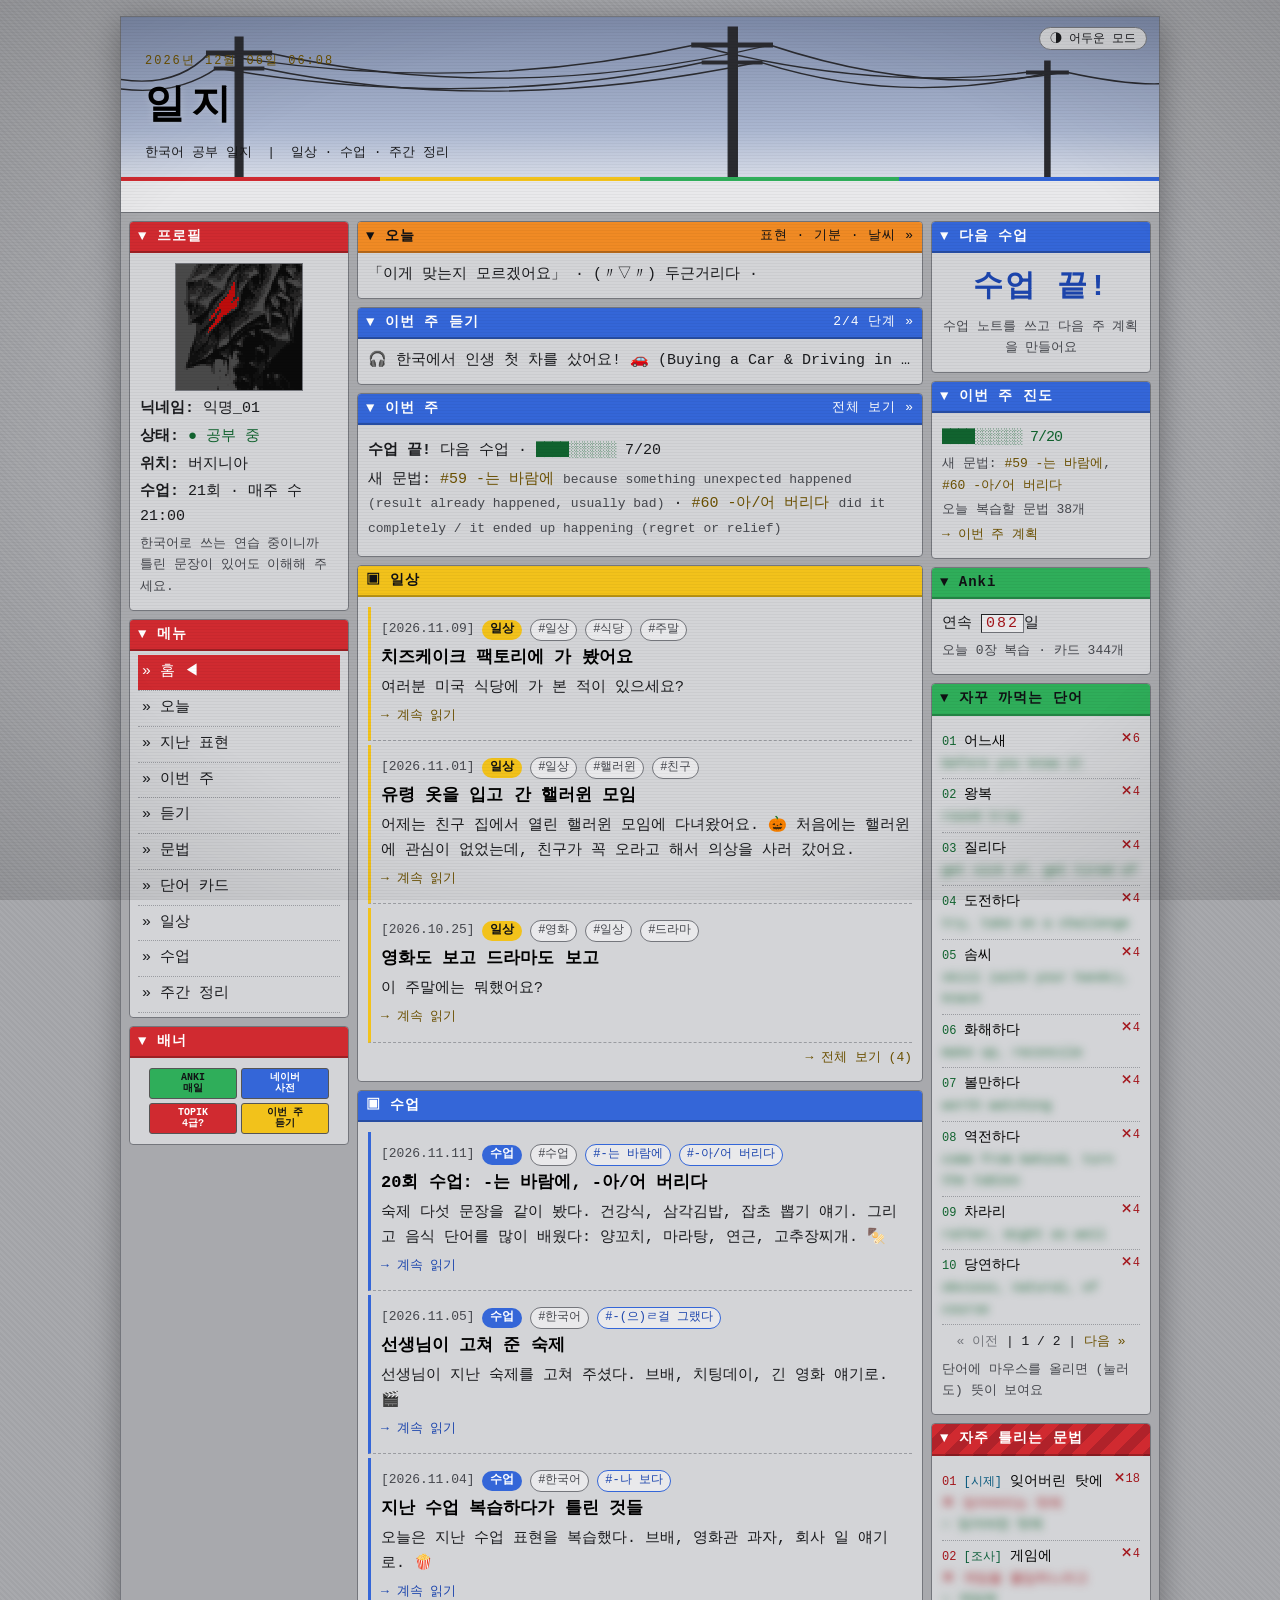
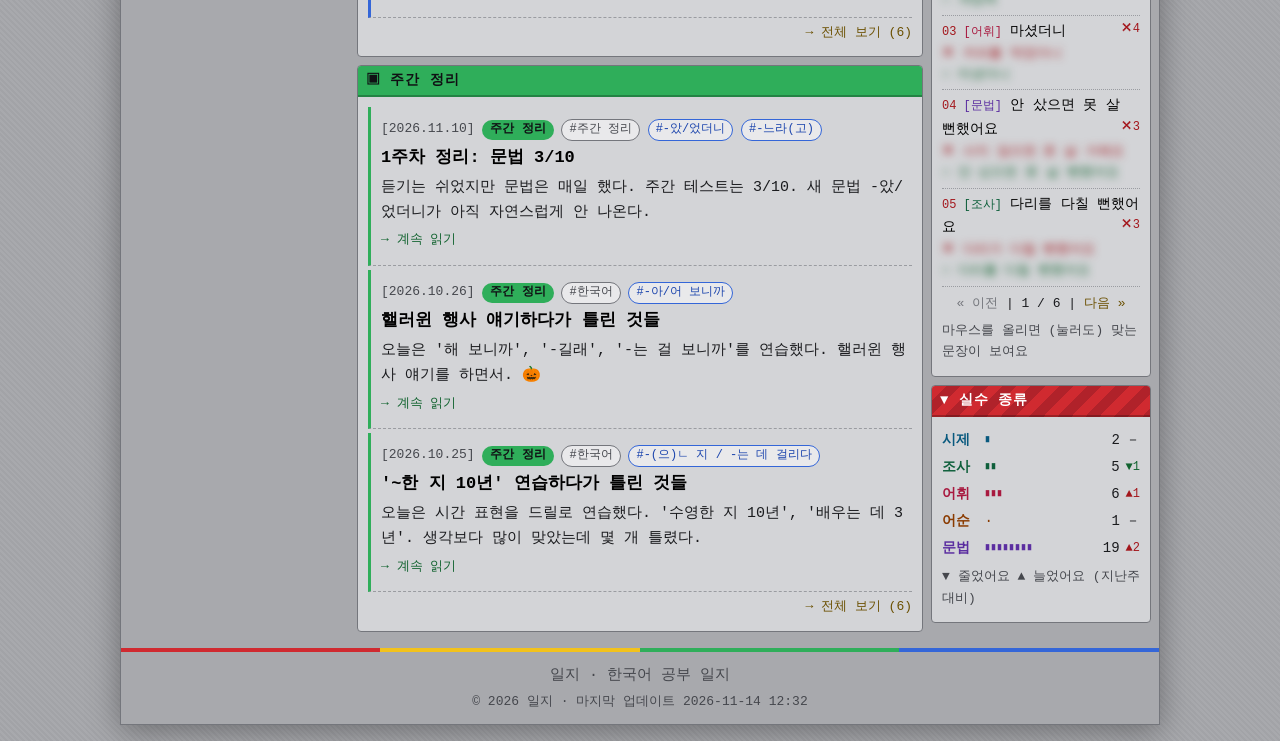
==== commit a78cebc9: "Updated website" ====
--- a/website/index.html
+++ b/website/index.html
@@ -94,6 +94,7 @@
             <li><a href="#/today">» 오늘</a></li>
             <li><a href="#/phrases">» 지난 표현</a></li>
             <li><a href="#/week">» 이번 주</a></li>
+            <li><a href="#/listening">» 듣기</a></li>
             <li><a href="#/grammar">» 문법</a></li>
             <li><a href="#/cards">» 단어 카드</a></li>
             <li><a href="#/category/daily">» 일상</a></li>
--- a/website/style.css
+++ b/website/style.css
@@ -574,6 +574,48 @@
 #card-again { background: var(--red); }
 #card-know { background: var(--blue); }
 .card-grade button:active { border-bottom-width: 1px; transform: translateY(2px); }
+.card-grade kbd { font-size: 11px; opacity: 0.7; font-family: inherit; }
+
+/* 단어 카드: 방향 · 표시 · 입력 · 예문 */
+.card-top { display: flex; align-items: center; justify-content: space-between; gap: 8px; flex-wrap: wrap; }
+.card-mode { display: flex; gap: 4px; }
+.card-mode button {
+  font-family: var(--font-ko); font-size: 14px;
+  min-height: 36px; padding: 0 12px;
+  color: var(--text); background: var(--deep);
+  border: 1px solid var(--line); border-radius: 999px; cursor: pointer;
+}
+.card-mode button[aria-pressed="true"] { color: #fff; background: var(--green); border-color: var(--green); }
+.card:focus-visible { outline: 2px dashed var(--blue-text); outline-offset: 2px; }
+.card-meaning.big { font-size: 22px; }
+.card-badges { display: flex; gap: 4px; flex-wrap: wrap; justify-content: center; }
+.badge.bad { color: var(--red-text); border-color: var(--red); }
+.badge.warn { color: var(--orange-text); border-color: var(--orange); }
+.card-ex { font-size: 17px; }
+.card-ex b { font-size: inherit; color: var(--yellow-text); }
+.card-cf { font-size: 13px; color: var(--blue-text); max-width: 32em; }
+.card-check { font-size: 15px; font-weight: bold; }
+.card-check.ok { color: var(--green-text); }
+.card-check.no { color: var(--red-text); text-decoration: line-through; }
+.card-speak {
+  font-size: 16px; min-width: 36px; min-height: 36px;
+  background: transparent; border: 1px solid var(--line); border-radius: 999px; cursor: pointer;
+}
+.card-type { display: flex; gap: 6px; margin: 0 0 8px; min-width: 0; }
+.card-type[hidden] { display: none; }
+.card-type input {
+  flex: 1; min-width: 0; min-height: 44px; padding: 0 10px;
+  font-family: var(--font-ko); font-size: 18px;
+  color: var(--text); background: var(--deep);
+  border: 1px solid var(--line); border-radius: 4px;
+}
+.card-type button {
+  min-height: 44px; padding: 0 14px;
+  font-family: var(--font-ko); font-weight: bold; color: #fff;
+  background: var(--green); border: 0; border-radius: 4px; cursor: pointer;
+}
+.card-keys { text-align: center; margin-top: 6px; }
+@media (hover: none) { .card-keys, .card-grade kbd { display: none; } }
 
 /* ===== 오늘 써 봤어요 · 지난 표현 ===== */
 .used-box { margin-top: 18px; padding-top: 4px; border-top: 1px dashed var(--line); }
@@ -593,6 +635,36 @@
 .past-body { padding: 4px 0 8px 14px; }
 .past-body h4 { margin-top: 10px; }
 .older { margin: 4px 0; padding-left: 18px; }
+
+/* ===== 듣기 ===== */
+.listen-title { font-size: 16px; }
+.steps { display: flex; flex-wrap: wrap; gap: 4px; margin: 8px 0; }
+.step { font-size: 12px; padding: 2px 8px; border: 1px solid var(--line); background: var(--deep); color: var(--dim); }
+.step.done { color: var(--green-text); border-color: var(--green); }
+.step.next { color: var(--strong); border-color: var(--blue); background: var(--row); }
+.step-tip { margin: 6px 0 10px !important; }
+.player-wrap { position: relative; width: 100%; height: 0; padding-top: 56.25%; /* 16:9 */
+                background: var(--deep); border: 1px solid var(--line); }
+.player-wrap iframe, .player-wrap #yt-player { position: absolute; inset: 0; width: 100%; height: 100%; }
+.player-bar { display: flex; flex-wrap: wrap; align-items: center; gap: 6px; margin: 8px 0; }
+.player-bar .en-toggle { font-size: 14px; padding: 6px 10px; margin: 0; }
+.speeds { display: inline-flex; gap: 4px; }
+.speed.on { background: var(--blue); color: #fff; border-color: var(--blue); }
+.box-body ol.lines { list-style: none; padding: 0; margin: 6px 0 0; font-family: var(--font-ko); }
+.ln { display: grid; grid-template-columns: auto 1fr auto; gap: 8px; align-items: start;
+      padding: 6px 4px; border-bottom: 1px dashed var(--line-soft); cursor: pointer; }
+.ln.now { background: var(--row); }
+.ln.looping { outline: 1px solid var(--yellow); background: var(--row); }
+.ln.missed { border-left: 3px solid var(--red); padding-left: 6px; }
+.missed-key { color: var(--red-text); }
+.ln-time, .ln-loop { font-family: "Courier New", monospace; font-size: 13px; cursor: pointer;
+                     background: var(--deep); color: var(--blue-text); border: 1px solid var(--line); padding: 4px 6px; }
+.ln-loop { color: var(--text); }
+.ln-text { font-size: 16px; line-height: 1.5; transition: filter 0.2s; }
+.ln-why { display: block; font-size: 12px; color: var(--red-text); }
+.lines.blur .ln-text { filter: blur(5px); }
+.lines.blur .ln.open .ln-text, .lines.blur .ln.looping .ln-text { filter: none; }
+@media (prefers-reduced-motion: reduce) { .ln-text { transition: none; } }
 
 /* ===== 휴대폰 ===== */
 @media (max-width: 860px) {
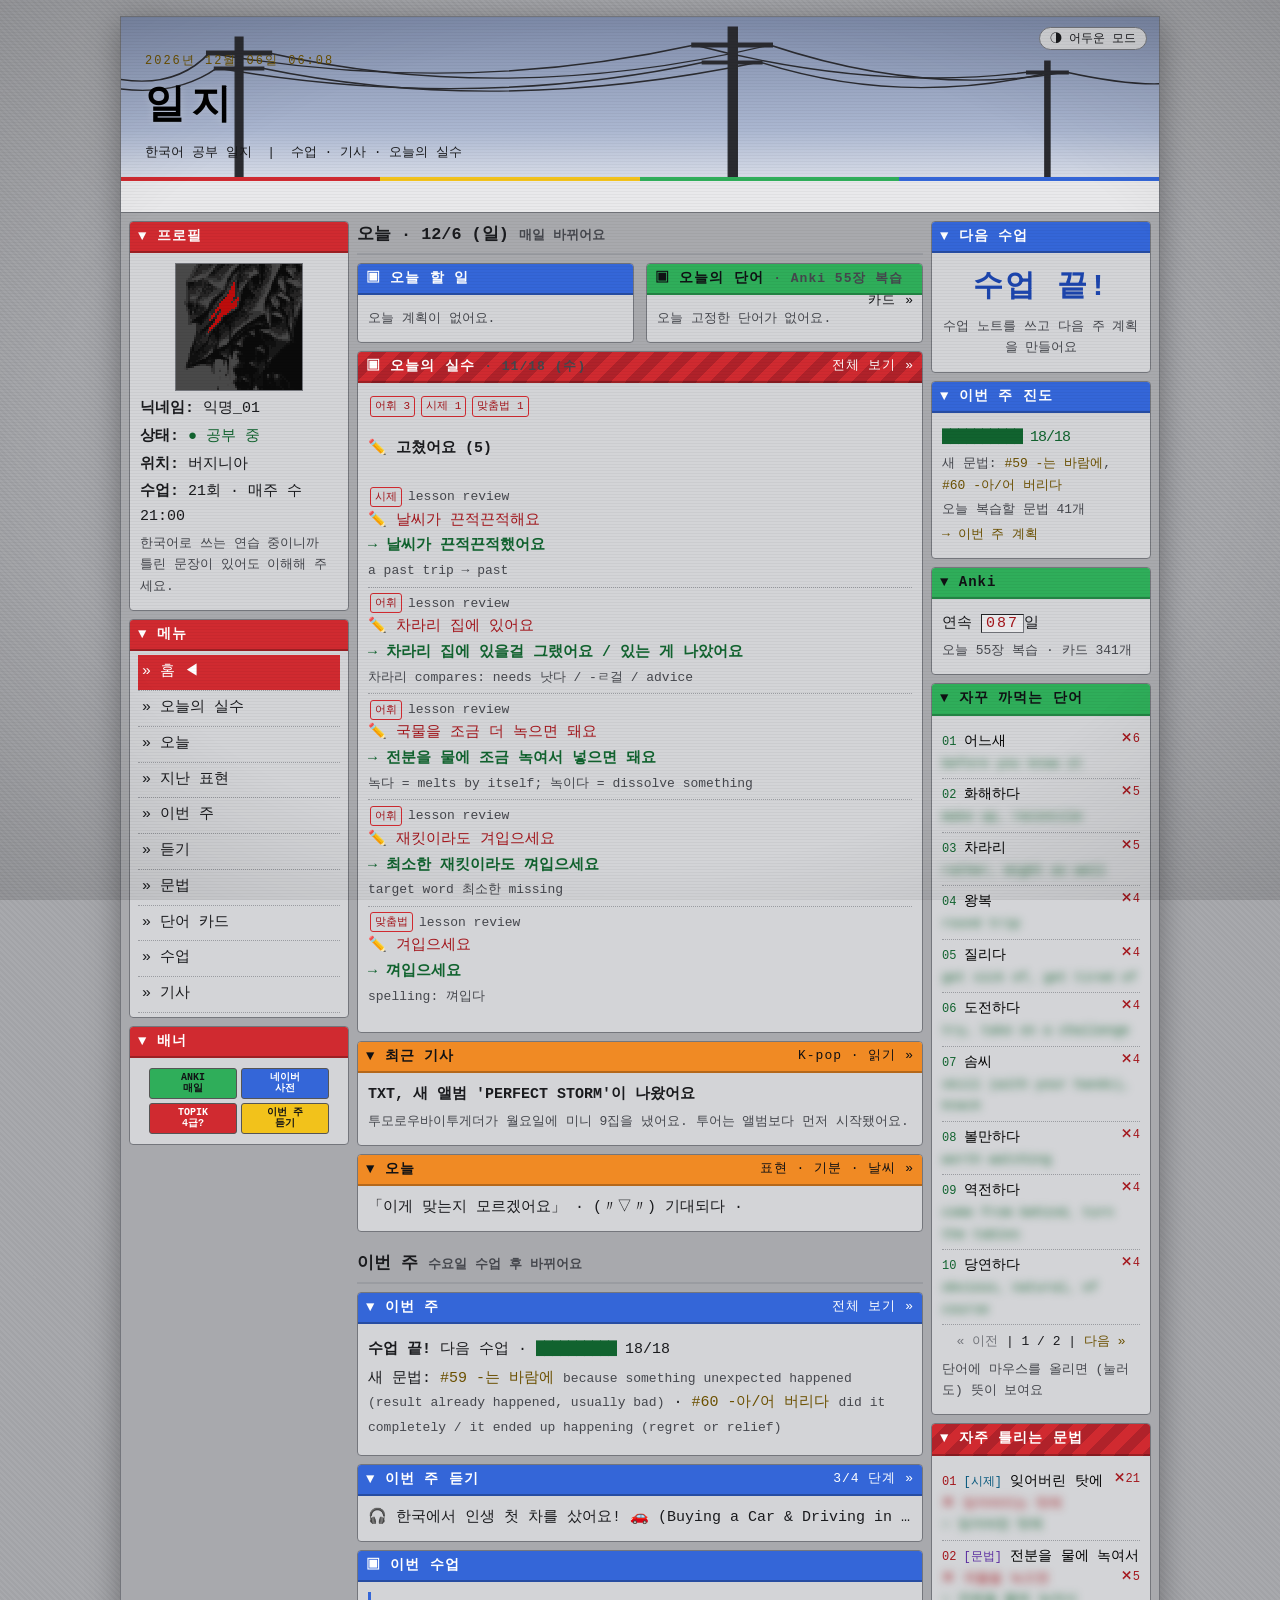
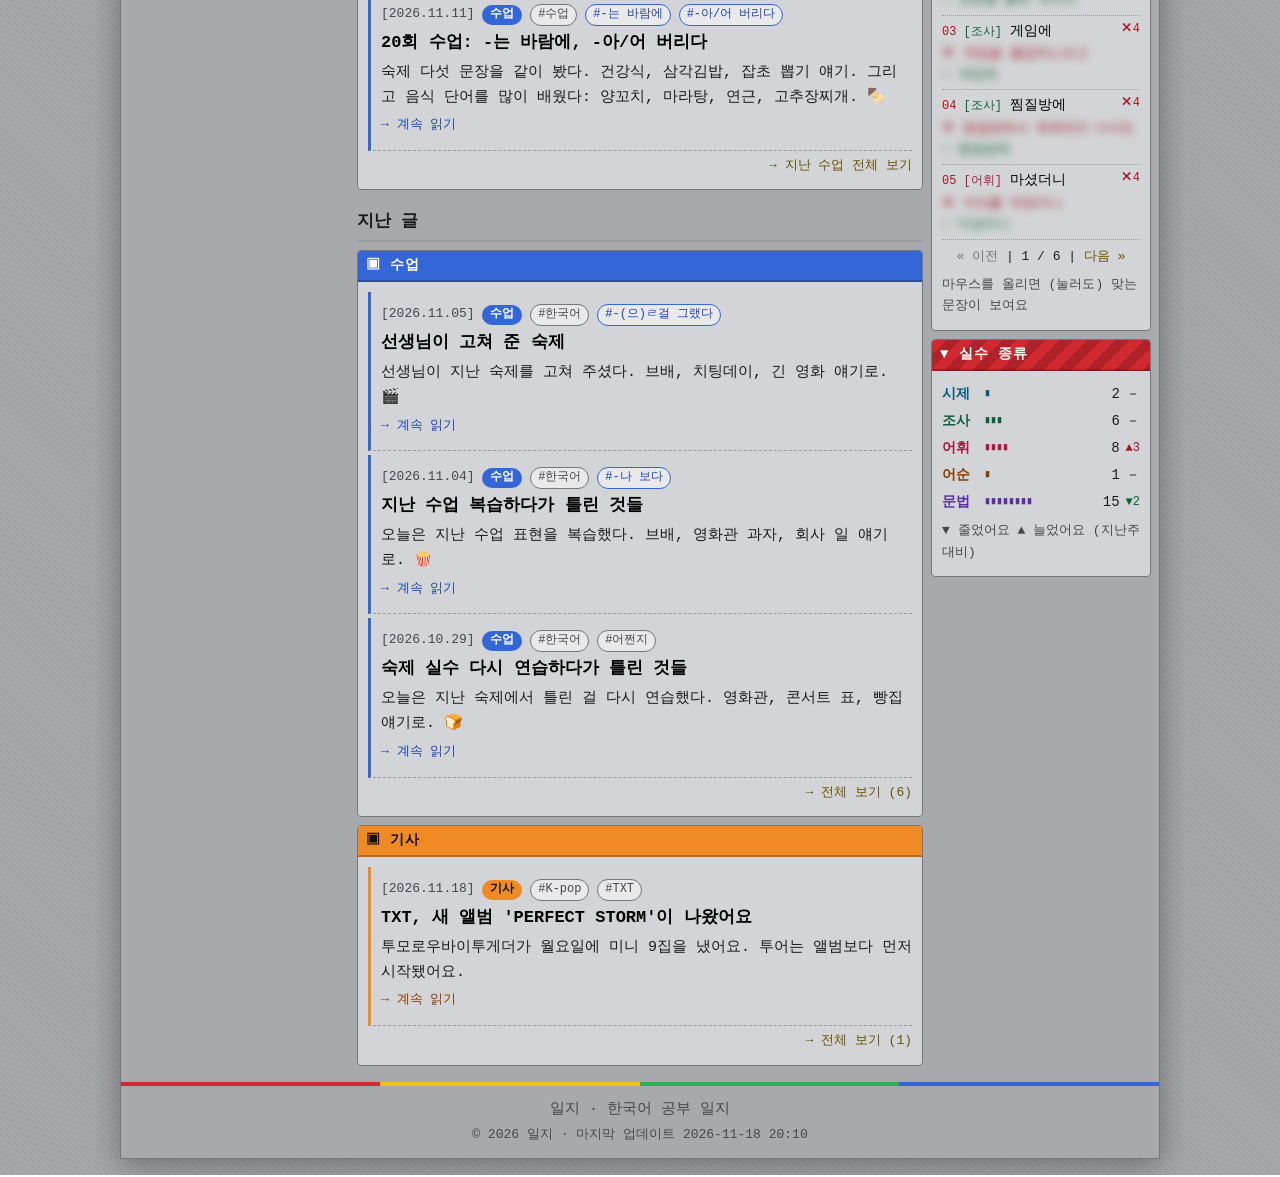
==== commit 6b7a34f5: "update" ====
--- a/website/index.html
+++ b/website/index.html
@@ -62,7 +62,7 @@
       <div class="header-text">
         <p class="present"><span id="clock">----년 --월 --일 --:--</span></p>
         <h1 class="glitch" data-text="일지">일지</h1>
-        <p class="sub">한국어 공부 일지 &nbsp;|&nbsp; 일상 · 수업 · 주간 정리</p>
+        <p class="sub">한국어 공부 일지 &nbsp;|&nbsp; 수업 · 기사 · 오늘의 실수</p><!-- 일상, 주간 정리 숨김: 일상 · 수업 · 주간 정리 -->
       </div>
       <button class="theme-toggle" id="theme-toggle" type="button">◐ 회색 모드</button>
     </header>
@@ -91,15 +91,17 @@
           <div class="box-title">▼ 메뉴</div>
           <ul class="box-body menu" id="menu">
             <li><a href="#/">» 홈</a></li>
+            <li><a href="#/mistakes">» 오늘의 실수</a></li>
             <li><a href="#/today">» 오늘</a></li>
             <li><a href="#/phrases">» 지난 표현</a></li>
             <li><a href="#/week">» 이번 주</a></li>
             <li><a href="#/listening">» 듣기</a></li>
             <li><a href="#/grammar">» 문법</a></li>
             <li><a href="#/cards">» 단어 카드</a></li>
-            <li><a href="#/category/daily">» 일상</a></li>
+            <!-- <li><a href="#/category/daily">» 일상</a></li> -->
             <li><a href="#/category/lesson">» 수업</a></li>
-            <li><a href="#/category/weekly">» 주간 정리</a></li>
+            <li><a href="#/category/article">» 기사</a></li>
+            <!-- <li><a href="#/category/weekly">» 주간 정리</a></li> -->
           </ul>
         </div>
 
--- a/website/style.css
+++ b/website/style.css
@@ -126,6 +126,9 @@
   gap: 8px;
   padding: 8px;
 }
+/* 홈이 아닌 화면: 오른쪽 칸 숨김, 본문을 넓게 */
+#layout.no-right { grid-template-columns: 220px minmax(0, 1fr); }
+#layout.no-right > .side.right { display: none; }
 
 /* 네 가지 버튼 색 줄 (헤더 · 푸터) */
 .stripe4 {
@@ -617,16 +620,7 @@
 .card-keys { text-align: center; margin-top: 6px; }
 @media (hover: none) { .card-keys, .card-grade kbd { display: none; } }
 
-/* ===== 오늘 써 봤어요 · 지난 표현 ===== */
-.used-box { margin-top: 18px; padding-top: 4px; border-top: 1px dashed var(--line); }
-.used-check { display: block; margin: 4px 0 6px; cursor: pointer; }
-.used-check input { accent-color: var(--orange); margin-right: 4px; }
-.used-box textarea, .copy-fallback {
-  width: 100%; font-family: var(--font-ko); font-size: 15px; resize: vertical;
-  background: var(--deep); color: var(--text); border: 1px inset var(--line); padding: 6px;
-}
-.used-mark { color: var(--green-text); font-weight: bold; text-align: center; }
-.today-copy { margin-top: 10px !important; }
+/* ===== 지난 표현 ===== */
 .today-phrase .example { color: var(--strong); }
 .past-item { border-bottom: 1px dotted var(--line-soft); padding: 6px 0; }
 .past-item summary { cursor: pointer; }
@@ -669,7 +663,7 @@
 /* ===== 휴대폰 ===== */
 @media (max-width: 860px) {
   #wrap { margin: 0; border-left: 0; border-right: 0; }
-  #layout { grid-template-columns: 1fr; }
+  #layout, #layout.no-right { grid-template-columns: 1fr; }
   #header { height: 130px; }
   h1.glitch { font-size: 32px; }
   .menu { display: flex; flex-wrap: wrap; gap: 0 4px; }
@@ -684,3 +678,25 @@
   .ticker-inner { animation: none; padding-left: 0; }
   .rank-list .meaning, .hint .meaning { transition: none; }
 }
+
+/* 오늘의 실수 */
+.dm-list { list-style: none; margin: 4px 0 10px; padding: 0; }
+.dm-row { display: flex; flex-direction: column; gap: 1px; padding: 5px 0; border-bottom: 1px dotted var(--line-soft); font-family: var(--font-ko); }
+.dm-row:last-child { border-bottom: 0; }
+.dm-said { color: var(--red-text); }
+.dm-better { color: var(--green-text); font-weight: bold; }
+.dm-why { font-family: inherit; }
+.dm-meta { display: flex; gap: 6px; align-items: center; }
+.dm-summary { margin: 2px 0 8px; display: flex; flex-wrap: wrap; gap: 4px; }
+
+/* 홈: 오늘 / 이번 주 / 지난 글 */
+.home-section { font-size: 1.05rem; margin: 18px 0 8px; padding-bottom: 4px; border-bottom: 2px solid var(--line-soft); }
+.home-section:first-child { margin-top: 0; }
+.home-grid { display: grid; grid-template-columns: 1fr 1fr; gap: 0 12px; }
+.home-grid > .box { min-width: 0; }
+@media (max-width: 700px) { .home-grid { grid-template-columns: 1fr; } }
+.todo-list, .pin-list { list-style: none; margin: 0; padding: 0; }
+.todo-list li, .pin-list li { padding: 2px 0; }
+.todo-done { color: var(--dim); text-decoration: line-through; }
+.todo-skip { color: var(--dim); }
+.pin-list li { font-family: var(--font-ko); }
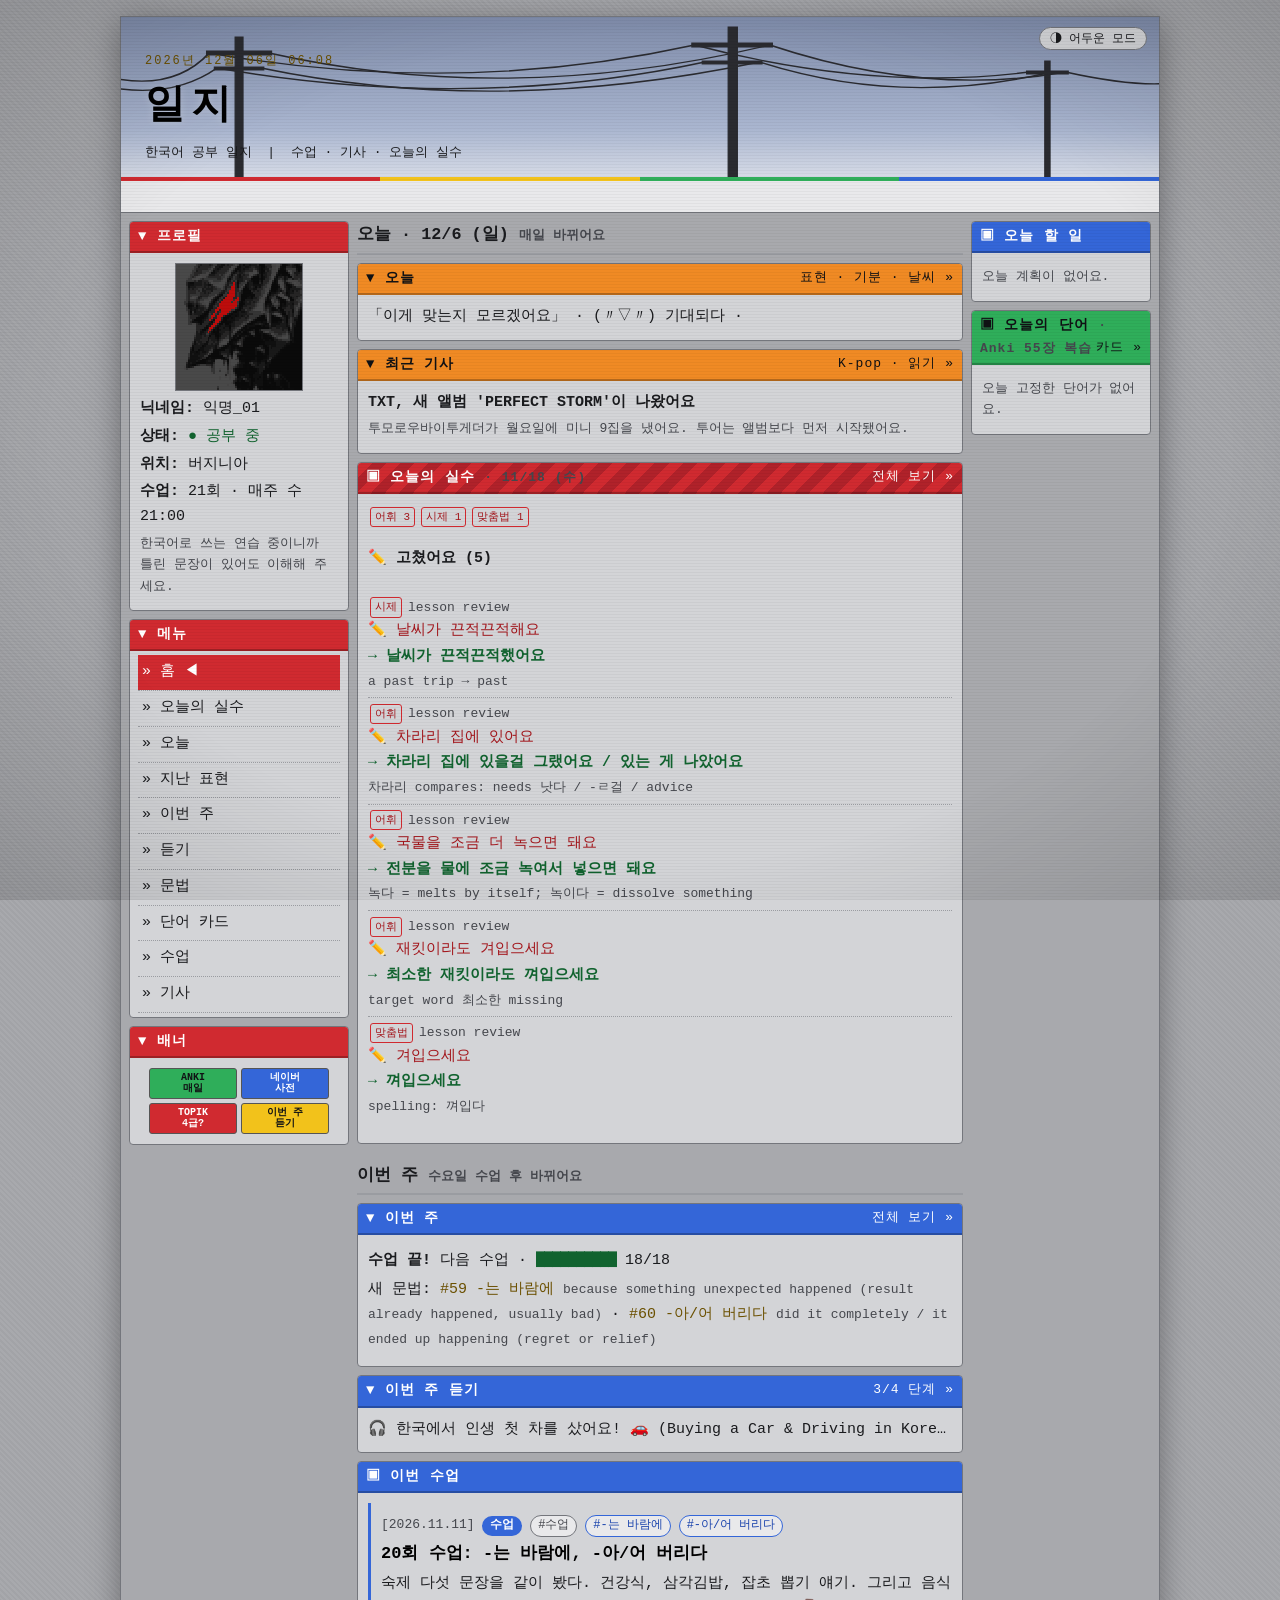
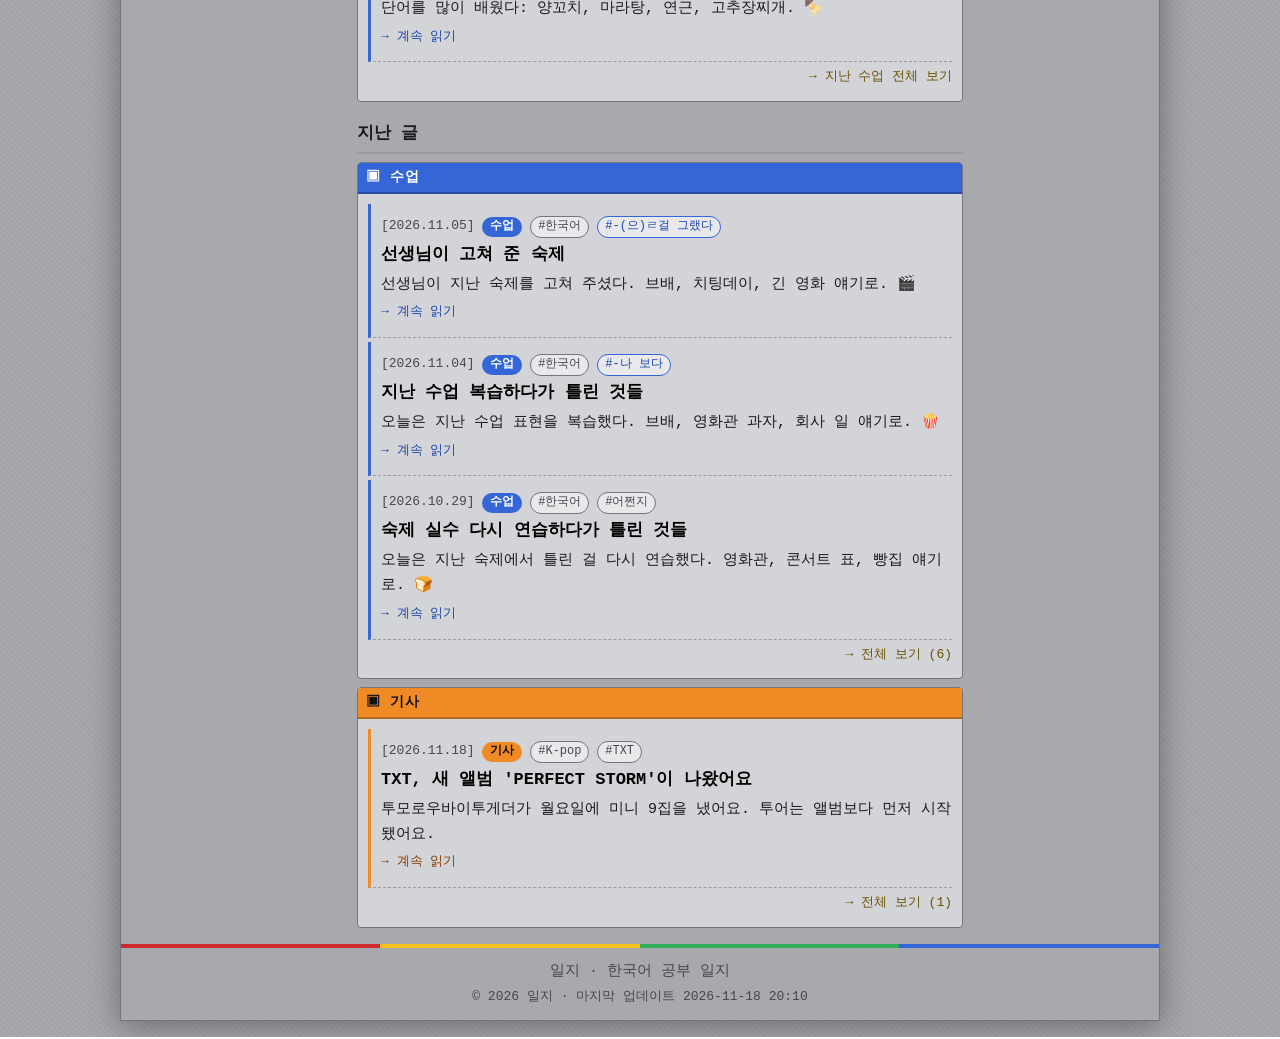
==== commit 3493c597: "Push" ====
--- a/website/index.html
+++ b/website/index.html
@@ -123,6 +123,9 @@
 
       <!-- 오른쪽 -->
       <aside class="col side right">
+        <div id="right-today"></div>
+
+        <!-- 잠시 숨김 (2026-11-18): 다음 수업 · 이번 주 진도 · Anki · 자꾸 까먹는 단어 · 자주 틀리는 문법 · 실수 종류
         <div class="box ac-blue">
           <div class="box-title">▼ 다음 수업</div>
           <div class="box-body countdown">
@@ -174,6 +177,7 @@
             <p class="small" id="type-note"></p>
           </div>
         </div>
+        -->
       </aside>
     </div>
 
--- a/website/style.css
+++ b/website/style.css
@@ -122,7 +122,7 @@
 
 #layout {
   display: grid;
-  grid-template-columns: 220px minmax(0, 1fr) 220px;
+  grid-template-columns: 220px minmax(0, 1fr) 180px;
   gap: 8px;
   padding: 8px;
 }
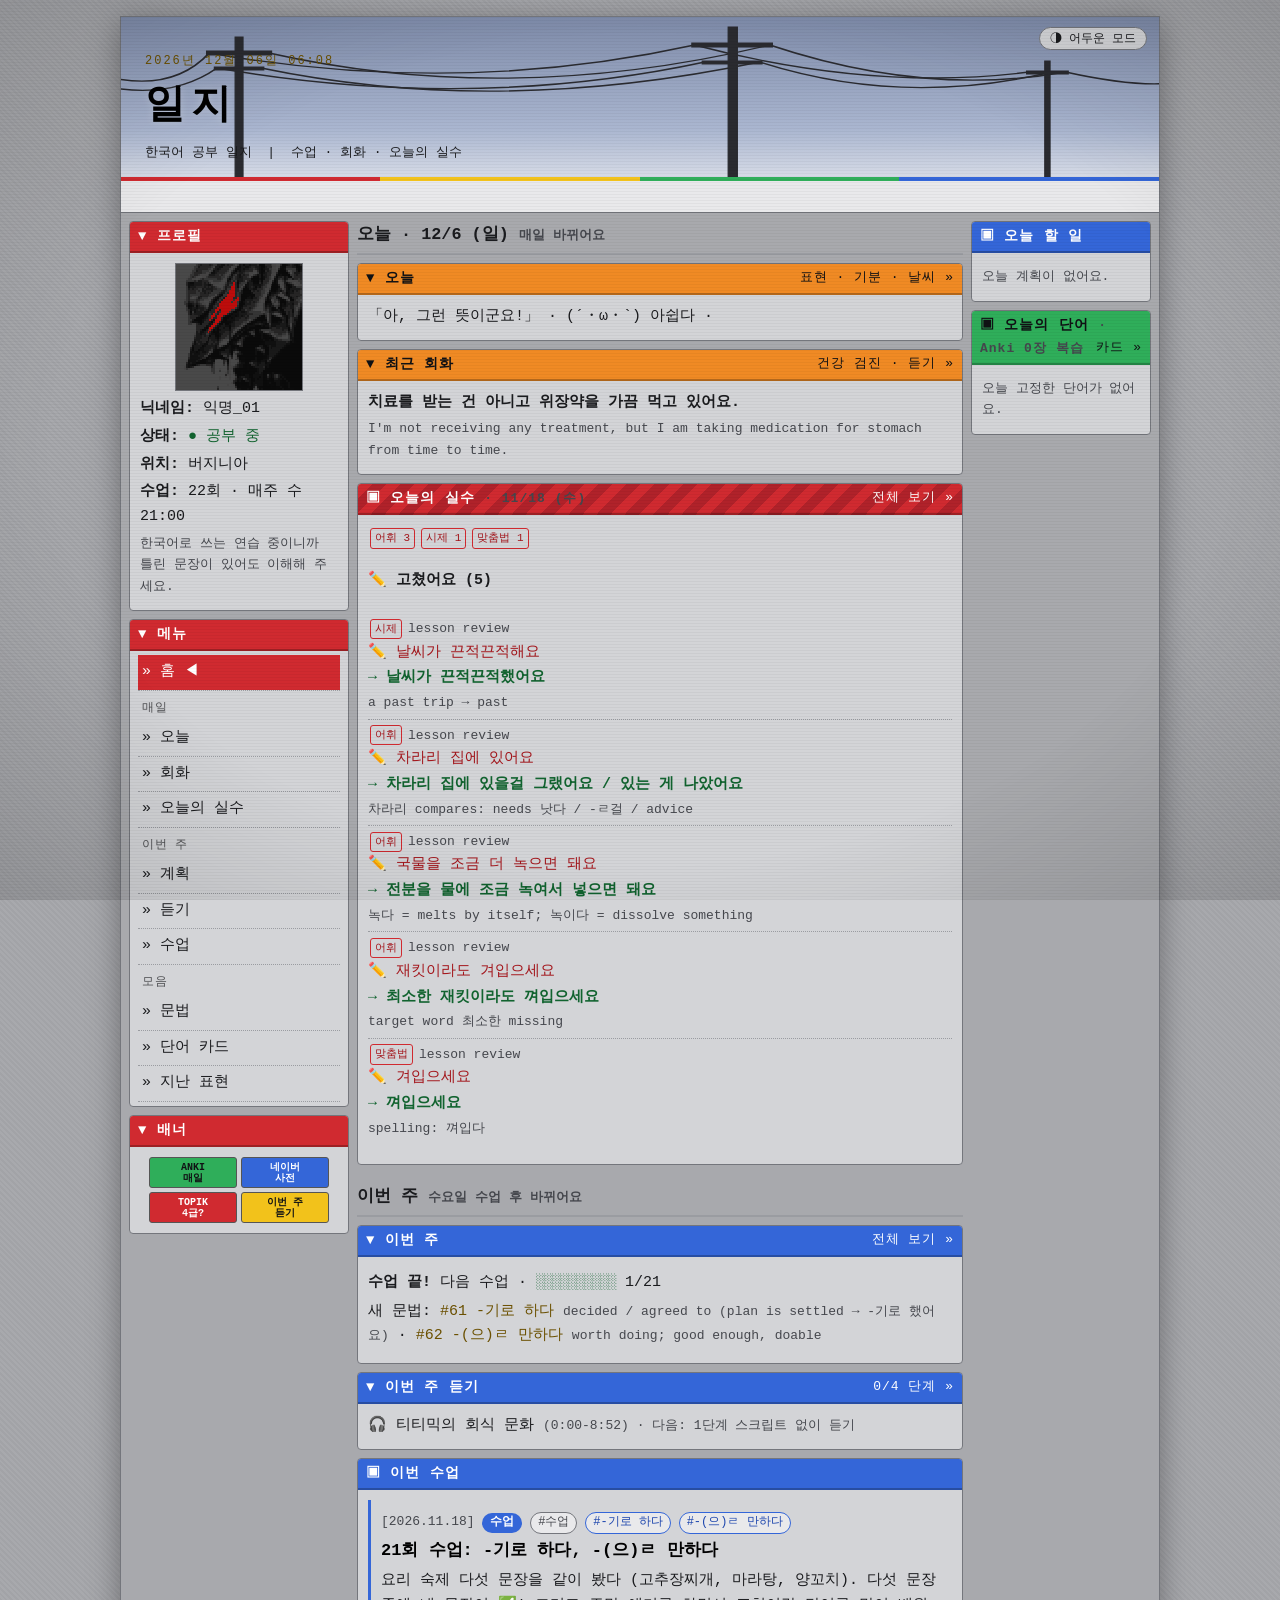
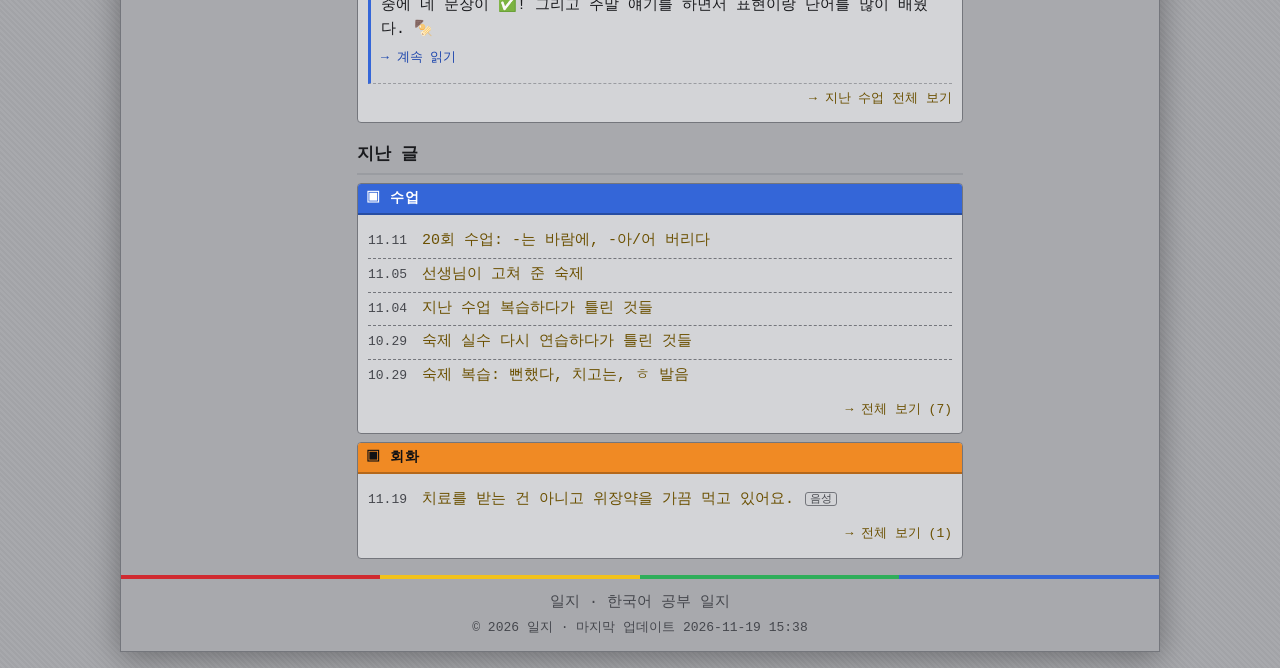
==== commit 0e4db6fb: "Update" ====
--- a/website/index.html
+++ b/website/index.html
@@ -62,7 +62,7 @@
       <div class="header-text">
         <p class="present"><span id="clock">----년 --월 --일 --:--</span></p>
         <h1 class="glitch" data-text="일지">일지</h1>
-        <p class="sub">한국어 공부 일지 &nbsp;|&nbsp; 수업 · 기사 · 오늘의 실수</p><!-- 일상, 주간 정리 숨김: 일상 · 수업 · 주간 정리 -->
+        <p class="sub">한국어 공부 일지 &nbsp;|&nbsp; 수업 · 회화 · 오늘의 실수</p><!-- 일상, 주간 정리 숨김: 일상 · 수업 · 주간 정리 -->
       </div>
       <button class="theme-toggle" id="theme-toggle" type="button">◐ 회색 모드</button>
     </header>
@@ -91,17 +91,19 @@
           <div class="box-title">▼ 메뉴</div>
           <ul class="box-body menu" id="menu">
             <li><a href="#/">» 홈</a></li>
+            <li class="menu-head">매일</li>
+            <li><a href="#/today">» 오늘</a></li>
+            <li><a href="#/category/conversation">» 회화</a></li>
             <li><a href="#/mistakes">» 오늘의 실수</a></li>
-            <li><a href="#/today">» 오늘</a></li>
-            <li><a href="#/phrases">» 지난 표현</a></li>
-            <li><a href="#/week">» 이번 주</a></li>
+            <li class="menu-head">이번 주</li>
+            <li><a href="#/week">» 계획</a></li>
             <li><a href="#/listening">» 듣기</a></li>
+            <li><a href="#/category/lesson">» 수업</a></li>
+            <li class="menu-head">모음</li>
             <li><a href="#/grammar">» 문법</a></li>
             <li><a href="#/cards">» 단어 카드</a></li>
-            <!-- <li><a href="#/category/daily">» 일상</a></li> -->
-            <li><a href="#/category/lesson">» 수업</a></li>
-            <li><a href="#/category/article">» 기사</a></li>
-            <!-- <li><a href="#/category/weekly">» 주간 정리</a></li> -->
+            <li><a href="#/phrases">» 지난 표현</a></li>
+            <!-- 숨김: 일상 #/category/daily · 기사 #/category/article · 주간 정리 #/category/weekly -->
           </ul>
         </div>
 
--- a/website/style.css
+++ b/website/style.css
@@ -256,6 +256,7 @@
 .menu li a:hover { color: #101114; }
 .menu a.active { background: var(--red); color: #fff; }
 .menu a.active::after { content: " ◀"; }
+.menu li.menu-head { border: 0; padding: 8px 4px 2px; font-size: 0.8em; opacity: 0.7; letter-spacing: 0.05em; }
 
 /* 카운터 */
 .digits {
@@ -669,6 +670,7 @@
   .menu { display: flex; flex-wrap: wrap; gap: 0 4px; }
   .menu li { border: 0; }
   .menu li a { padding: 6px 6px; }
+  .menu li.menu-head { flex-basis: 100%; padding: 4px 6px 0; }
   .menu a.active::after { content: ""; }
   .today-pair { grid-template-columns: 1fr; }
 }
@@ -700,3 +702,20 @@
 .todo-done { color: var(--dim); text-decoration: line-through; }
 .todo-skip { color: var(--dim); }
 .pin-list li { font-family: var(--font-ko); }
+
+/* 오늘의 회화: 한 줄씩 듣기 */
+.post-content ul.lines { list-style: none; padding: 0; margin: 8px 0 14px; }
+.post-content ul.lines li { display: flex; gap: 8px; align-items: flex-start; padding: 6px 0; border-bottom: 1px dashed var(--line); }
+.post-content .line-text { display: flex; flex-direction: column; gap: 2px; }
+.post-content .lines .who { font-weight: bold; color: var(--accent-text, var(--orange-text)); margin-right: 6px; }
+.post-content .lines .ko { font-size: 1.05em; }
+.post-content .lines .en { font-size: 0.85em; opacity: 0.75; filter: blur(4px); cursor: pointer; transition: filter 0.15s; }
+.post-content .lines .en:hover, .post-content .lines .en.show { filter: none; }
+button.play { flex: none; width: 28px; height: 28px; border: 1px solid var(--line); background: transparent; color: inherit; cursor: pointer; border-radius: 50%; font-size: 12px; line-height: 1; }
+button.play:hover, button.play.on { background: var(--orange); color: #101114; }
+
+/* 홈 지난 글: 제목만 */
+ul.title-list { list-style: none; padding: 0; margin: 0 0 6px; }
+ul.title-list li { padding: 4px 0; border-bottom: 1px dashed var(--line); overflow: hidden; text-overflow: ellipsis; white-space: nowrap; }
+ul.title-list li:last-child { border-bottom: none; }
+ul.title-list .small { margin-right: 6px; font-variant-numeric: tabular-nums; }
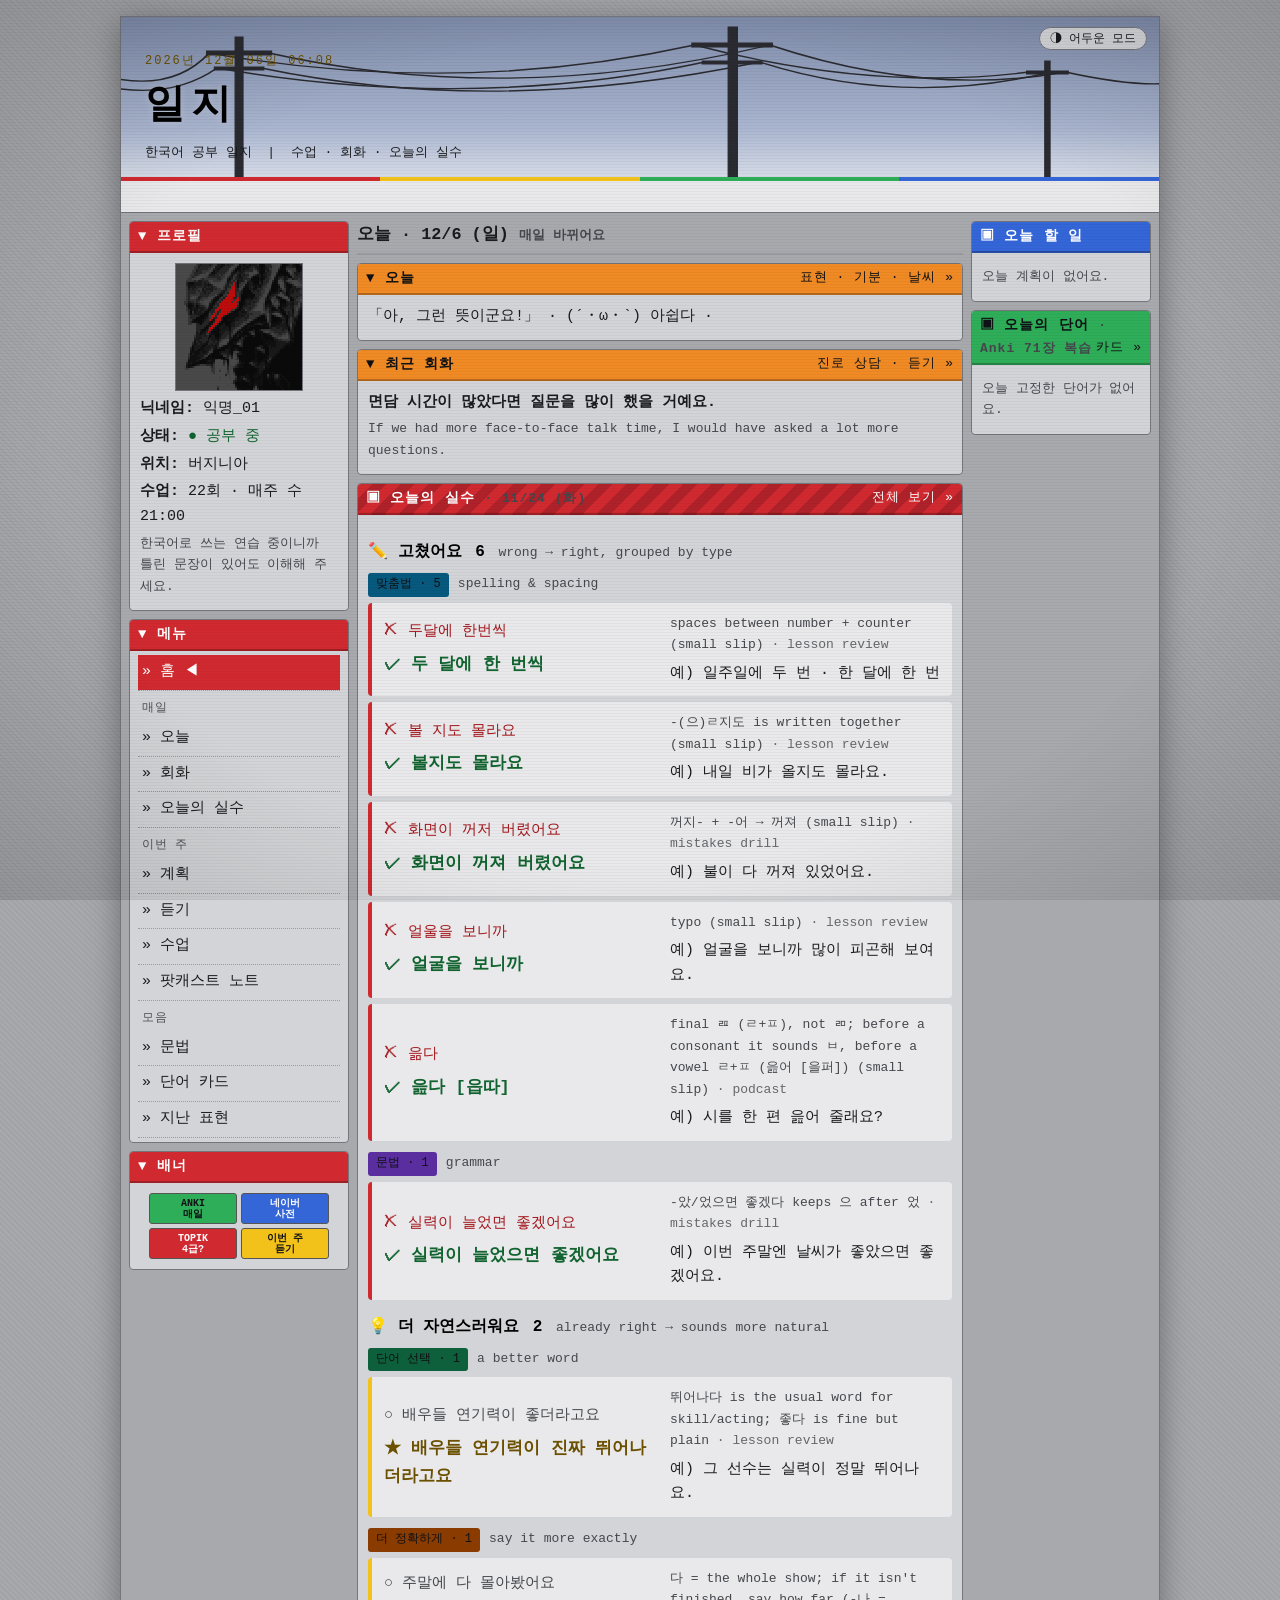
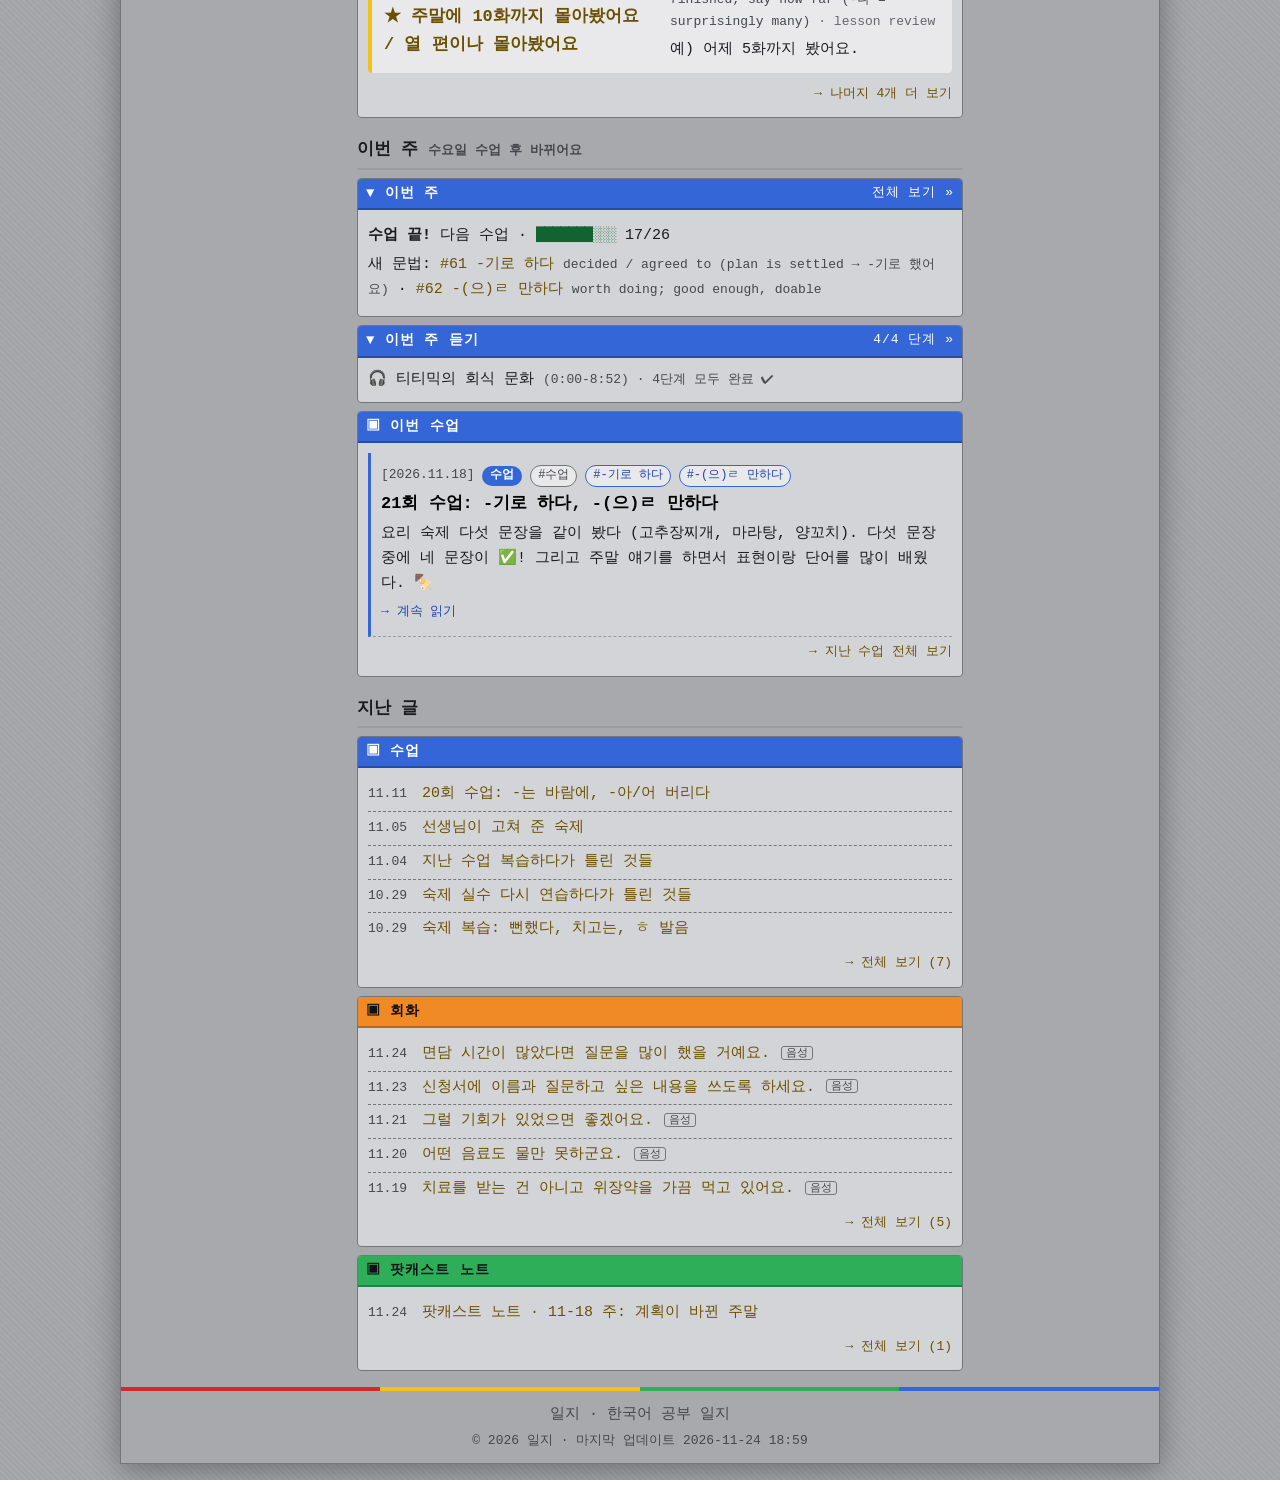
==== commit bbcffb5c: "update" ====
--- a/website/index.html
+++ b/website/index.html
@@ -99,6 +99,7 @@
             <li><a href="#/week">» 계획</a></li>
             <li><a href="#/listening">» 듣기</a></li>
             <li><a href="#/category/lesson">» 수업</a></li>
+            <li><a href="#/category/podcast">» 팟캐스트 노트</a></li>
             <li class="menu-head">모음</li>
             <li><a href="#/grammar">» 문법</a></li>
             <li><a href="#/cards">» 단어 카드</a></li>
--- a/website/style.css
+++ b/website/style.css
@@ -682,14 +682,6 @@
 }
 
 /* 오늘의 실수 */
-.dm-list { list-style: none; margin: 4px 0 10px; padding: 0; }
-.dm-row { display: flex; flex-direction: column; gap: 1px; padding: 5px 0; border-bottom: 1px dotted var(--line-soft); font-family: var(--font-ko); }
-.dm-row:last-child { border-bottom: 0; }
-.dm-said { color: var(--red-text); }
-.dm-better { color: var(--green-text); font-weight: bold; }
-.dm-why { font-family: inherit; }
-.dm-meta { display: flex; gap: 6px; align-items: center; }
-.dm-summary { margin: 2px 0 8px; display: flex; flex-wrap: wrap; gap: 4px; }
 
 /* 홈: 오늘 / 이번 주 / 지난 글 */
 .home-section { font-size: 1.05rem; margin: 18px 0 8px; padding-bottom: 4px; border-bottom: 2px solid var(--line-soft); }
@@ -719,3 +711,36 @@
 ul.title-list li { padding: 4px 0; border-bottom: 1px dashed var(--line); overflow: hidden; text-overflow: ellipsis; white-space: nowrap; }
 ul.title-list li:last-child { border-bottom: none; }
 ul.title-list .small { margin-right: 6px; font-variant-numeric: tabular-nums; }
+
+/* ===== 오늘의 실수 카드 (2026-11-24): 종류별 그룹, 카드 = 내가 한 말 → 고친 말 + 이유 + 예) ===== */
+[data-type="맞춤법"] { --t: var(--ice); }
+[data-type="존댓말"] { --t: var(--grape); }
+[data-kind="단어 선택"] { --t: var(--jungle); }
+[data-kind="표현"] { --t: var(--grape); }
+[data-kind="더 정확하게"] { --t: var(--fire); }
+.dm-h { margin: 14px 0 4px; font-size: 16px; color: var(--strong); }
+.dm-h b { margin: 0 4px; }
+.dm-h .small { font-weight: normal; }
+.dm-group { margin: 6px 0 10px; }
+.dm-ghead { margin: 4px 0 6px !important; }
+.dm-tag { display: inline-block; font-size: 12px; padding: 2px 8px; border-radius: 3px; color: #101114; background: var(--t, var(--red-text)); }
+.dm-cards { list-style: none; margin: 0; padding: 0; display: flex; flex-direction: column; gap: 6px; }
+.dm-card { display: grid; grid-template-columns: minmax(0, 1fr) minmax(0, 1fr); gap: 4px 16px; align-items: center;
+           background: var(--deep); border-left: 4px solid var(--red); border-radius: 4px; padding: 10px 12px; font-family: var(--font-ko); }
+.dm-card.nat { border-left-color: var(--yellow); }
+.dm-pair, .dm-side { display: flex; flex-direction: column; gap: 6px; min-width: 0; }
+.dm-card .dm-said { color: var(--red-text); font-size: 15px; }
+.dm-card .dm-better { color: var(--green-text); font-size: 17px; font-weight: bold; }
+.dm-card.nat .dm-said { color: var(--dim); }
+.dm-card.nat .dm-better { color: var(--yellow-text); }
+.dm-side .dm-why { color: var(--dim); }
+.dm-block { opacity: 0.8; }
+.dm-ex { color: var(--text); }
+@media (max-width: 640px) { .dm-card { grid-template-columns: 1fr; } }
+.dm-notes { background: var(--deep); border-radius: 4px; padding: 6px 10px; margin: 0 0 8px; font-size: 13px; color: var(--dim); }
+.dm-notes summary { cursor: pointer; }
+.dm-notes .dm-open { color: var(--blue-text); margin-left: 6px; }
+.dm-notes[open] .dm-open { display: none; }
+.dm-tn { margin: 6px 0; border-collapse: collapse; font-family: var(--font-ko); }
+.dm-tn td { padding: 2px 10px 2px 0; color: var(--text); }
+.dm-keep { color: var(--green-text); }
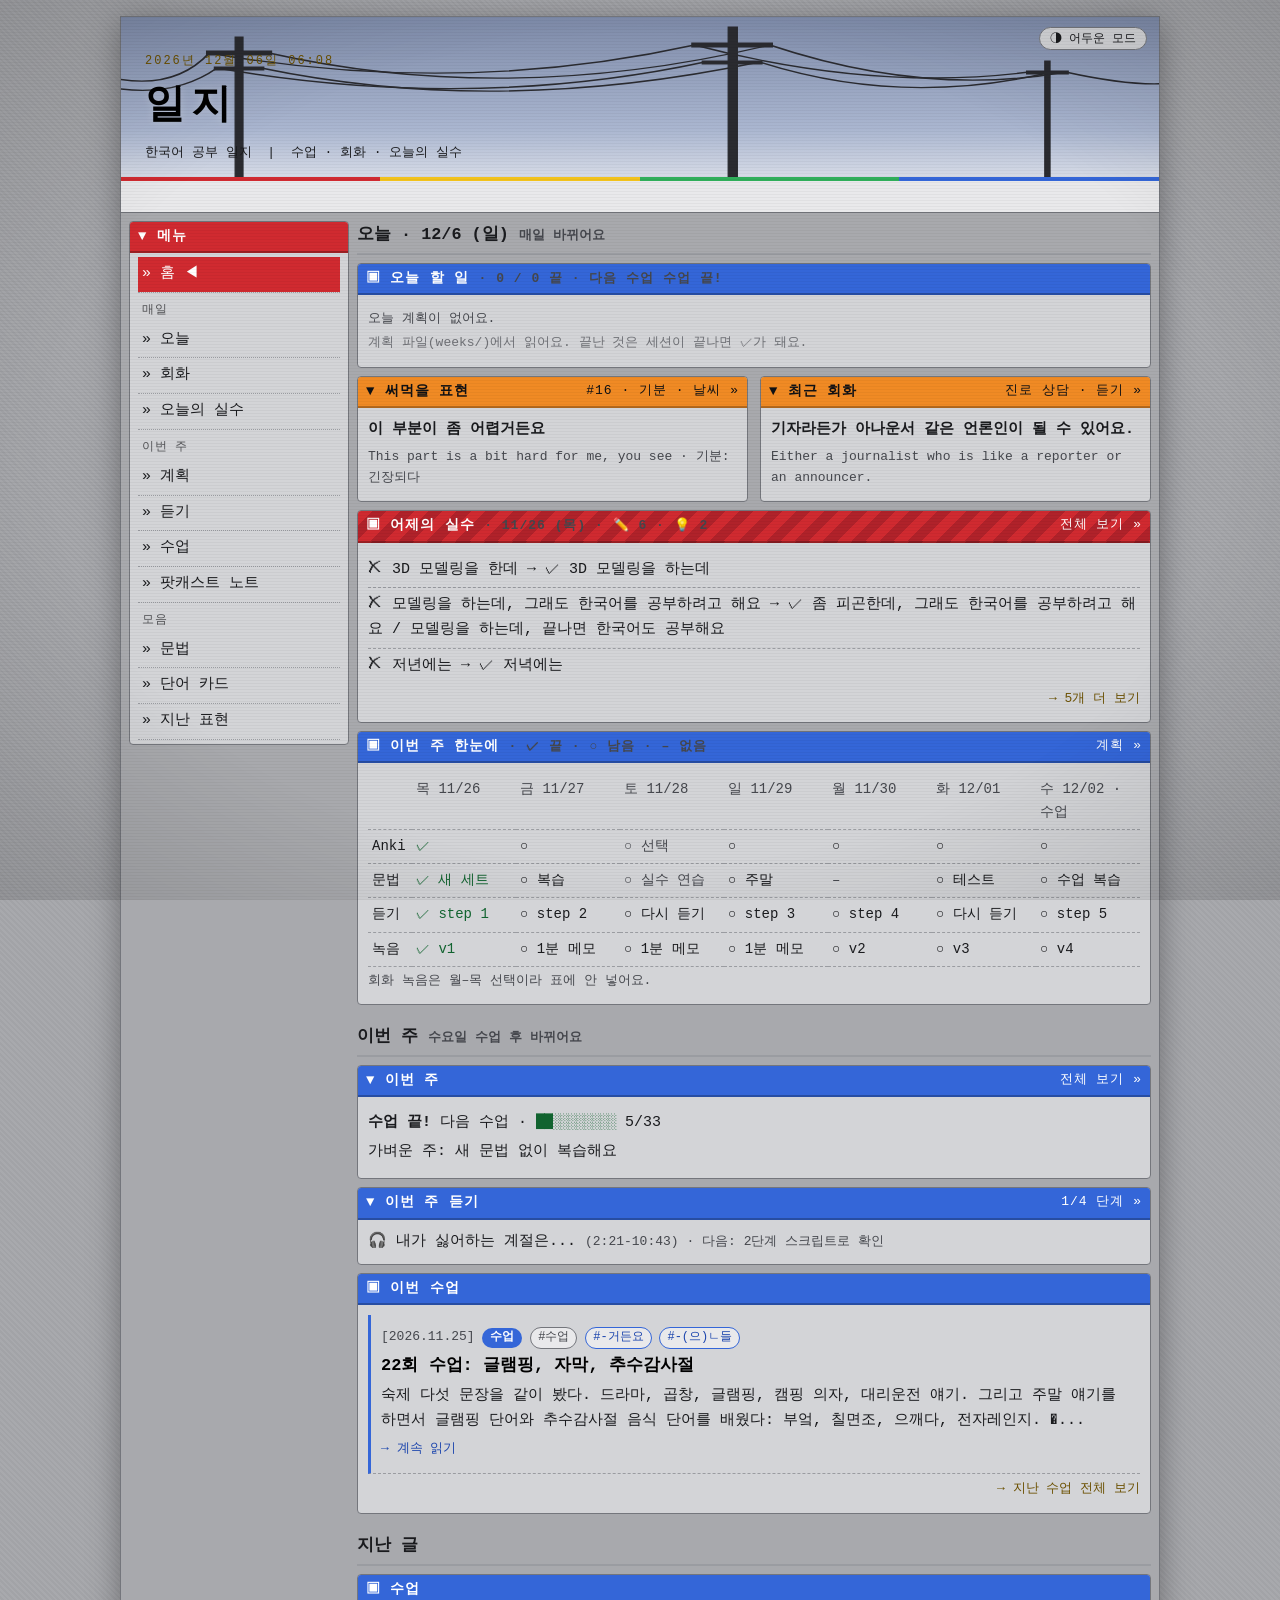
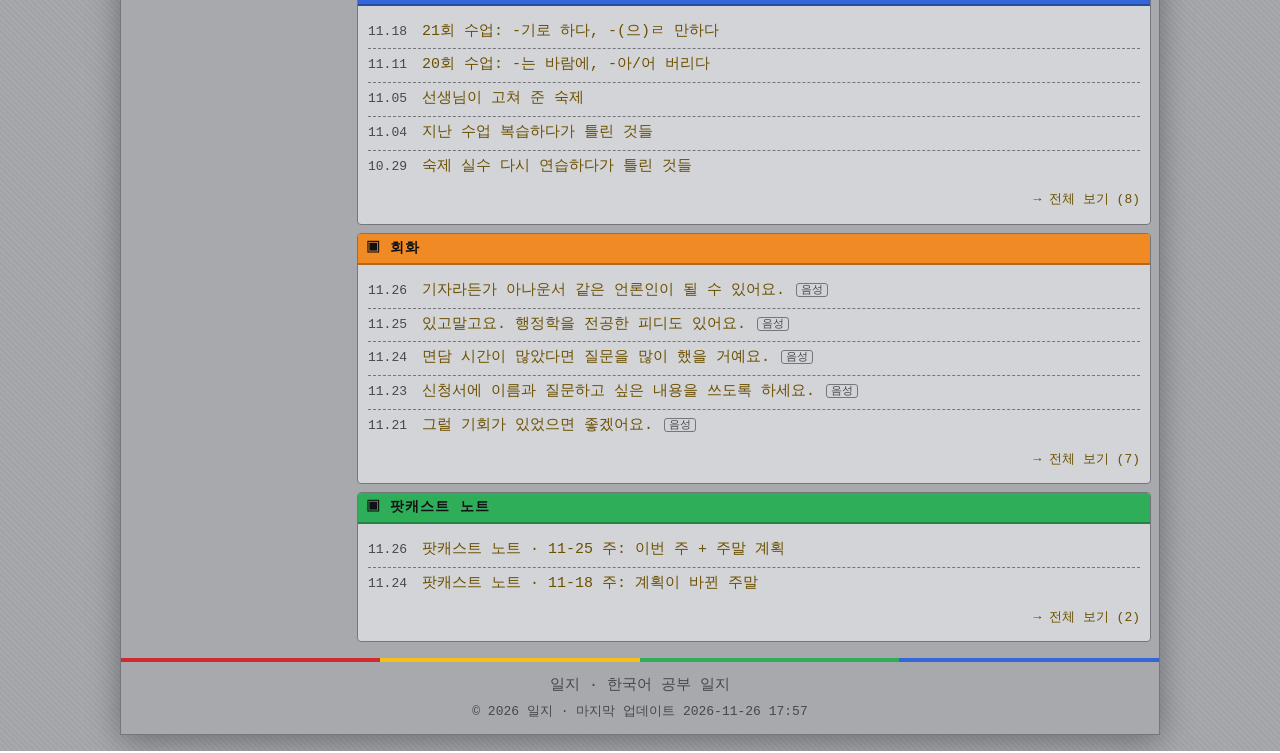
==== commit 6129c742: "Website: read-only home (today's plan + week-at-a-glance), profile/banners hidden, phone overflow fi" ====
--- a/website/index.html
+++ b/website/index.html
@@ -75,18 +75,7 @@
 
       <!-- 왼쪽 -->
       <aside class="col side left">
-        <div class="box profile-box ac-red">
-          <div class="box-title">▼ 프로필</div>
-          <div class="box-body profile">
-            <img class="pfp" src="media/pfp/pfp-pixel.png" alt="프로필 사진" width="128" height="128">
-            <p><b>닉네임:</b> 익명_01</p>
-            <p><b>상태:</b> <span class="online">● 공부 중</span></p>
-            <p><b>위치:</b> 버지니아</p>
-            <p><b>수업:</b> <span id="lesson-count">-</span>회 · 매주 수 21:00</p>
-            <p class="small">한국어로 쓰는 연습 중이니까 틀린 문장이 있어도 이해해 주세요.</p>
-          </div>
-        </div>
-
+        <!-- 숨김 (2026-11-26, 정리): 프로필 · 배너 -->
         <div class="box menu-box ac-red">
           <div class="box-title">▼ 메뉴</div>
           <ul class="box-body menu" id="menu">
@@ -108,15 +97,6 @@
           </ul>
         </div>
 
-        <div class="box ac-red">
-          <div class="box-title">▼ 배너</div>
-          <div class="box-body buttons">
-            <a class="btn88 b1" href="https://apps.ankiweb.net" target="_blank" rel="noopener">ANKI<br>매일</a>
-            <a class="btn88 b2" href="https://korean.dict.naver.com" target="_blank" rel="noopener">네이버<br>사전</a>
-            <a class="btn88 b3" href="https://www.topik.go.kr" target="_blank" rel="noopener">TOPIK<br>4급?</a>
-            <a class="btn88 b4" id="banner-clip" href="#/week">이번 주<br>듣기</a>
-          </div>
-        </div>
       </aside>
 
       <!-- 가운데 본문 -->
--- a/website/style.css
+++ b/website/style.css
@@ -664,7 +664,7 @@
 /* ===== 휴대폰 ===== */
 @media (max-width: 860px) {
   #wrap { margin: 0; border-left: 0; border-right: 0; }
-  #layout, #layout.no-right { grid-template-columns: 1fr; }
+  #layout, #layout.no-right { grid-template-columns: minmax(0, 1fr); }
   #header { height: 130px; }
   h1.glitch { font-size: 32px; }
   .menu { display: flex; flex-wrap: wrap; gap: 0 4px; }
@@ -744,3 +744,31 @@
 .dm-tn { margin: 6px 0; border-collapse: collapse; font-family: var(--font-ko); }
 .dm-tn td { padding: 2px 10px 2px 0; color: var(--text); }
 .dm-keep { color: var(--green-text); }
+
+/* ===== 홈: 오늘 할 일 + 이번 주 한눈에 (2026-11-26, 읽기 전용) ===== */
+.today-plan .box-body { font-size: 16px; }
+.tp-bar { margin: 2px 0 8px; }
+.tp-list { list-style: none; margin: 0; padding: 0; }
+.tp-row { display: flex; gap: 10px; padding: 7px 0; border-bottom: 1px dashed var(--line-soft); }
+.tp-row:last-child { border-bottom: 0; }
+.tp-mark { width: 1.4em; text-align: center; font-weight: bold; color: var(--blue-text); }
+.tp-done .tp-mark { color: var(--green-text); }
+.tp-done .tp-text, .tp-skip .tp-text, .tp-opt .tp-text { color: var(--dim); }
+.tp-done .tp-text b { text-decoration: line-through; }
+.tp-text { display: flex; flex-direction: column; min-width: 0; }
+.tp-detail { overflow-wrap: anywhere; }
+.tp-next { margin-top: 8px; }
+.tp-note { opacity: 0.7; }
+.wg-wrap { overflow-x: auto; }
+.wg { border-collapse: collapse; width: 100%; font-size: 14px; table-layout: fixed; }
+.wg th, .wg td { padding: 5px 4px; text-align: left; vertical-align: top; border-bottom: 1px dashed var(--line-soft); }
+.wg th { font-weight: normal; color: var(--dim); }
+.wg .wg-cat { color: var(--text); }
+.wg .wg-today { background: var(--row); color: var(--strong); }
+.wg-done { color: var(--green-text); }
+.wg-opt, .wg-none, .wg-skip { color: var(--dim); }
+.mm-list { list-style: none; margin: 0; padding: 0; }
+.mm-list li { padding: 5px 0; border-bottom: 1px dashed var(--line-soft); }
+.mm-list li:last-child { border-bottom: 0; }
+.wg tr > th:first-child { width: 44px; }
+@media (max-width: 640px) { .wg { min-width: 600px; } }
